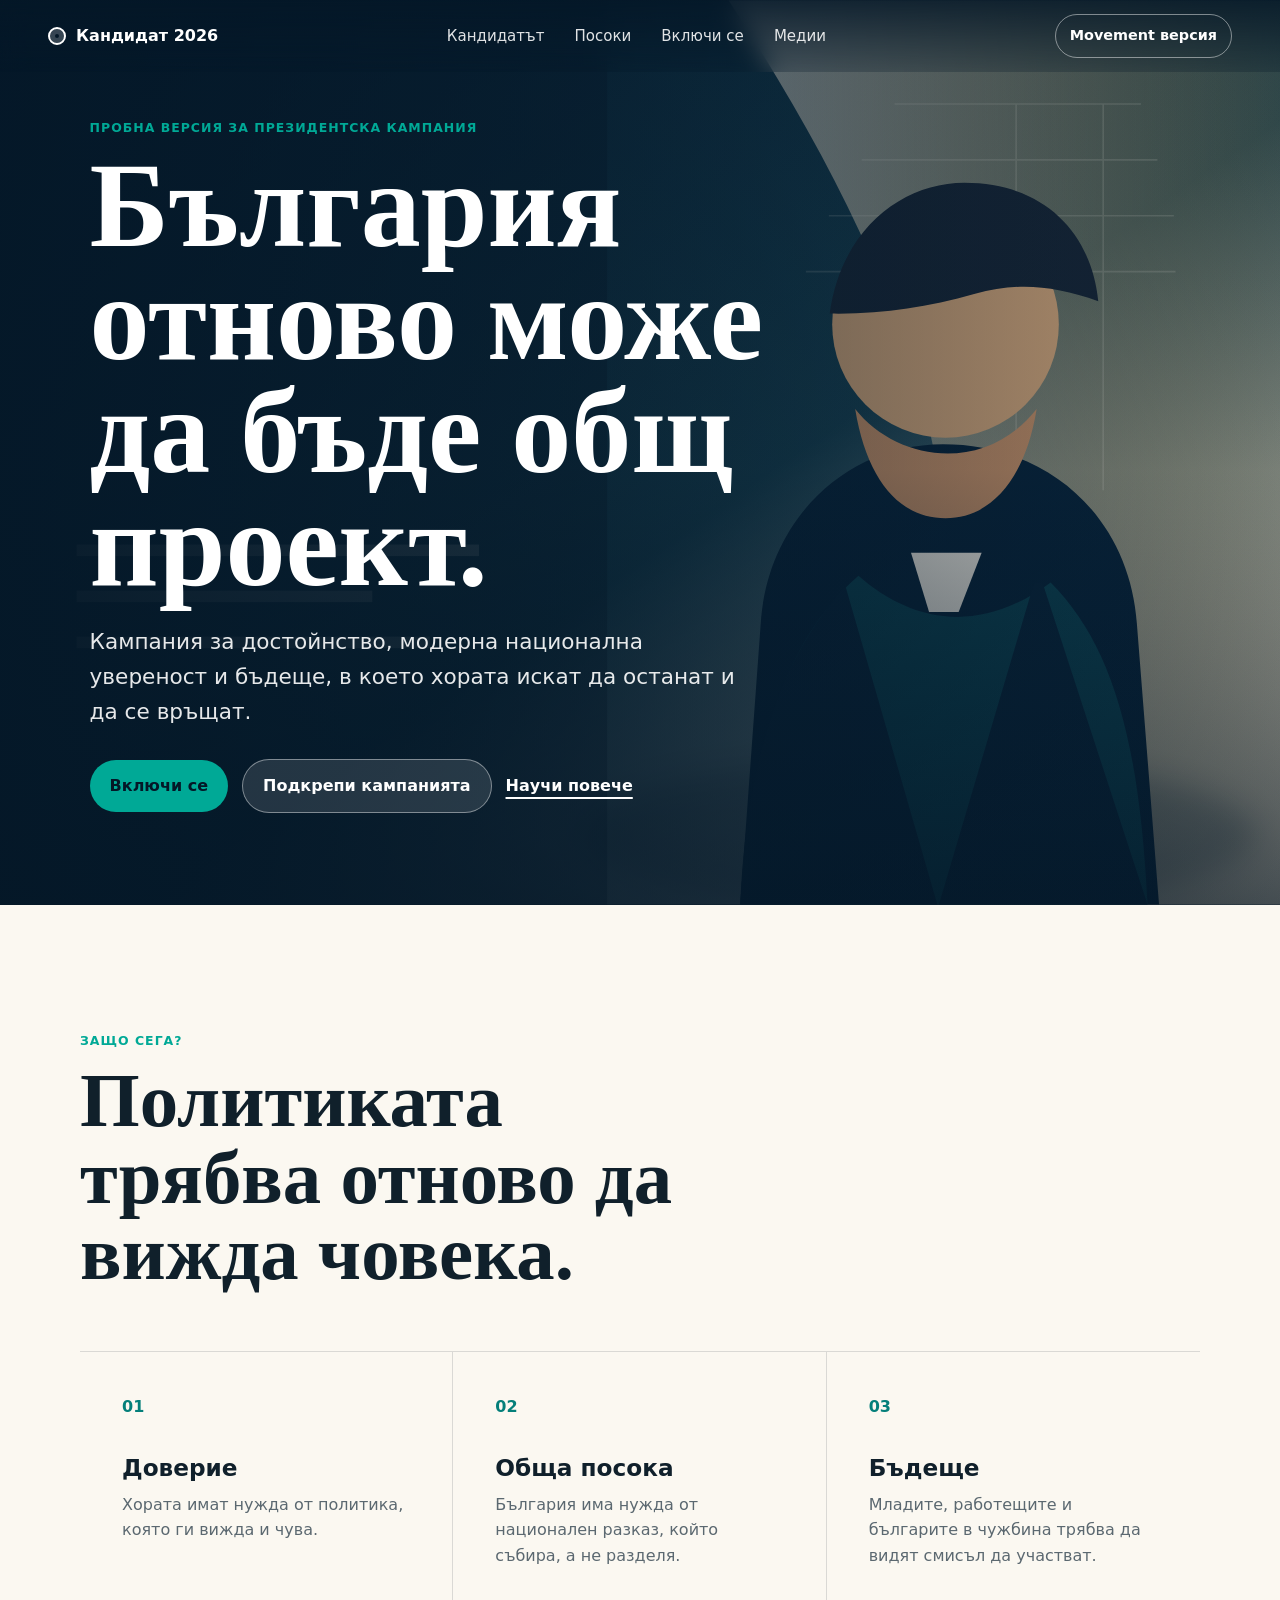
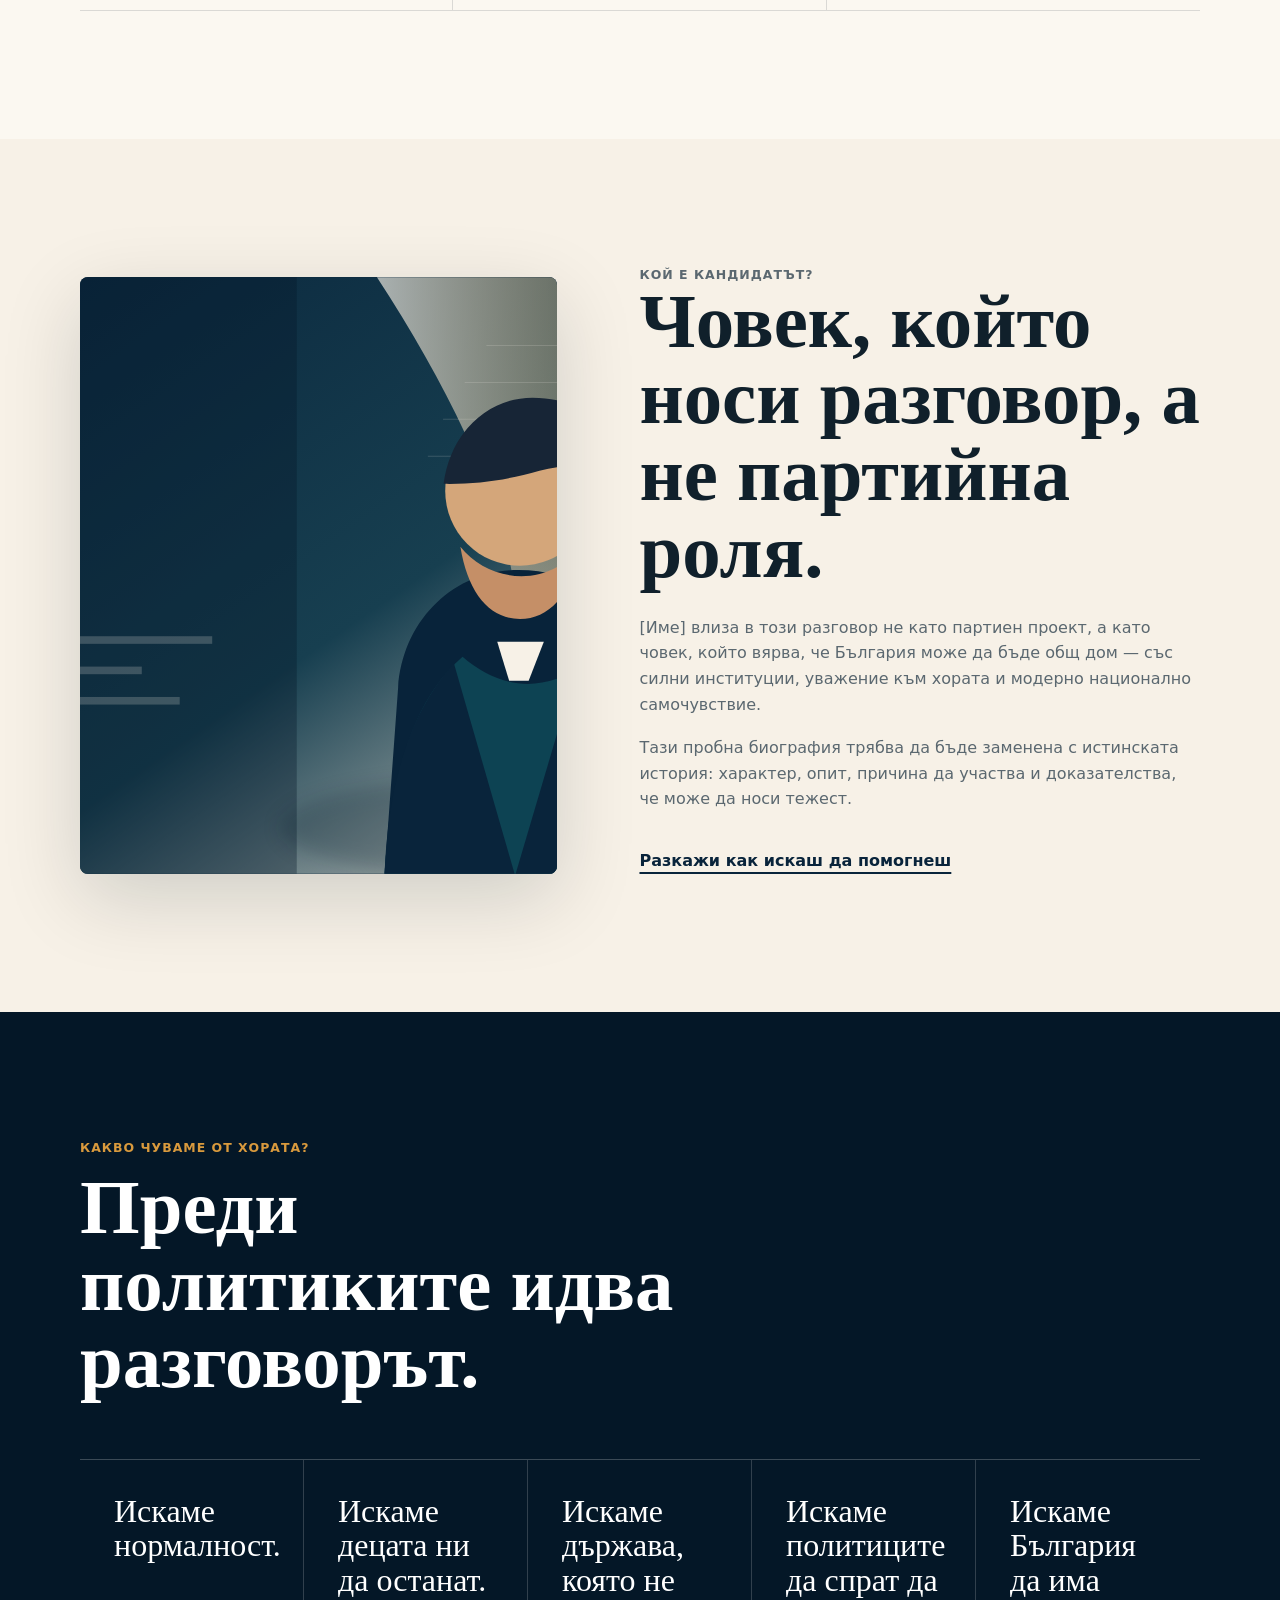
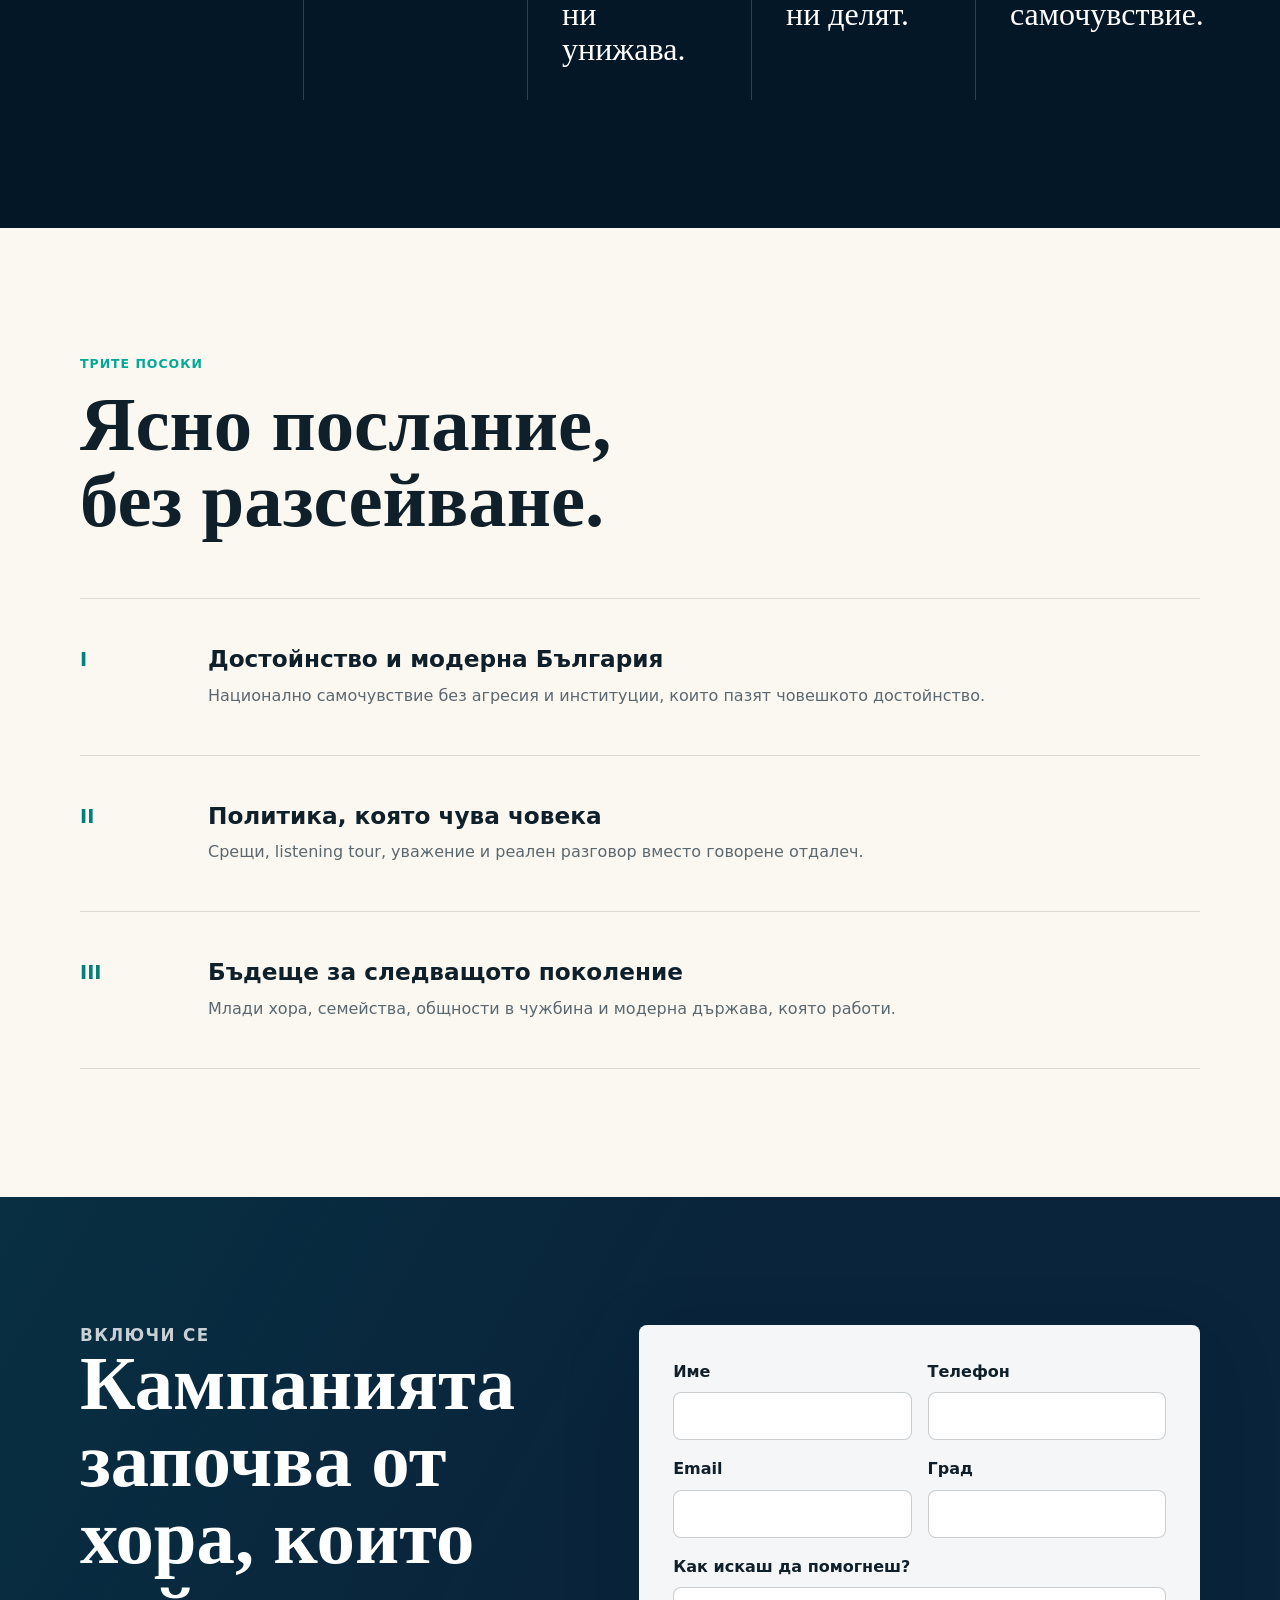
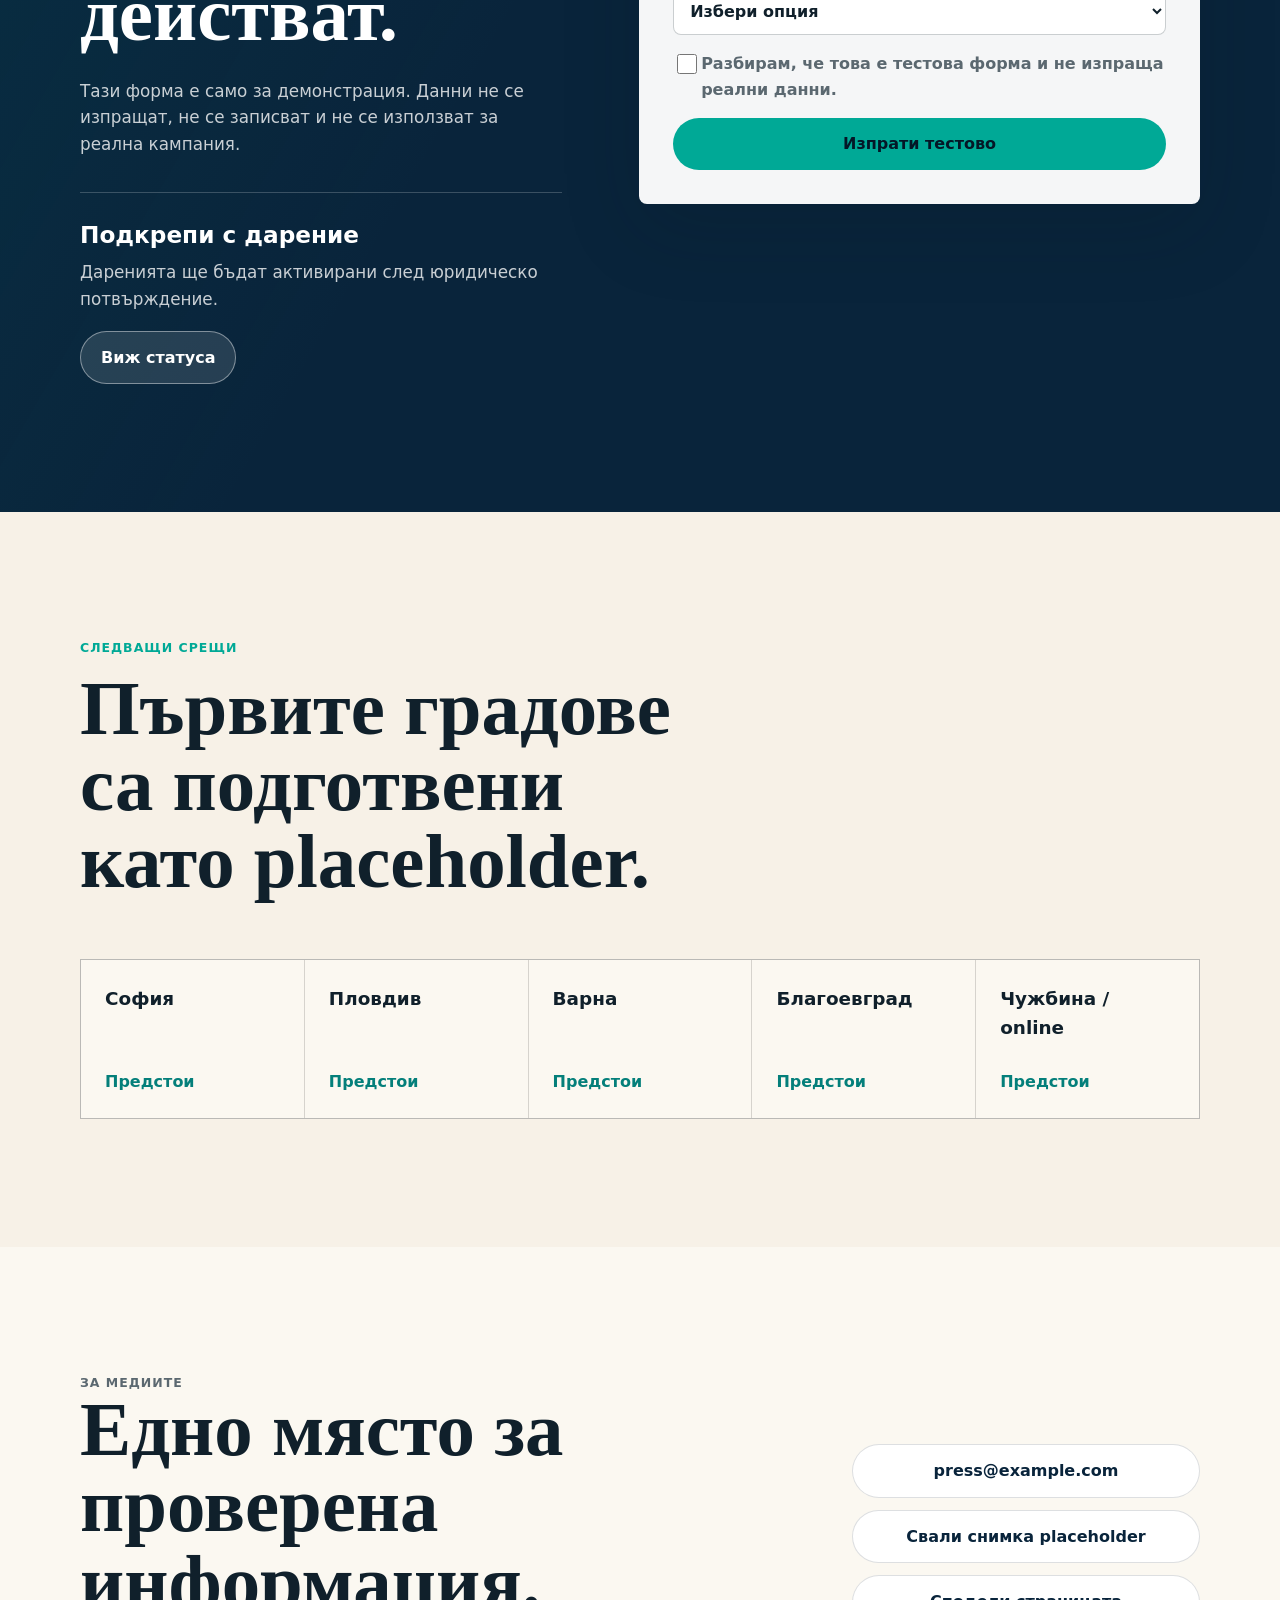
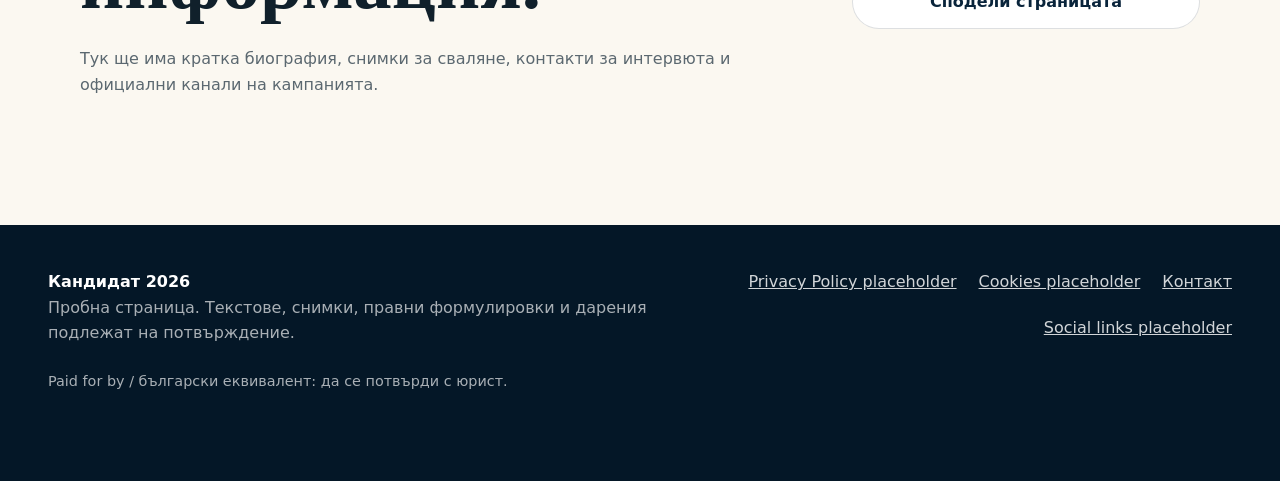
==== index.html @ c1900fa2 "initial version" ====
<!doctype html>
<html lang="bg">
  <head>
    <meta charset="utf-8">
    <meta name="viewport" content="width=device-width, initial-scale=1">
    <title>Кандидат за президент | България като общ проект</title>
    <meta
      name="description"
      content="Пробна landing page версия за президентска кампания: доверие, действие и модерна национална увереност."
    >
    <meta name="robots" content="noindex, nofollow">
    <link rel="canonical" href="https://example.com/">
    <meta property="og:title" content="България отново може да бъде общ проект">
    <meta
      property="og:description"
      content="Пробна страница за кампания, която събира хора, доверие и действие."
    >
    <meta property="og:type" content="website">
    <meta property="og:url" content="https://example.com/">
    <meta property="og:image" content="assets/og-preview.svg">
    <meta name="twitter:card" content="summary_large_image">
    <meta name="theme-color" content="#09243b">
    <link rel="icon" href="assets/favicon.svg" type="image/svg+xml">
    <script>document.documentElement.classList.add("js");</script>
    <link rel="stylesheet" href="styles.css">
  </head>
  <body class="theme-statesman">
    <a class="skip-link" href="#main">Към съдържанието</a>

    <header class="site-header" aria-label="Основна навигация">
      <a class="brand" href="#top" aria-label="Начало">
        <span class="brand-mark" aria-hidden="true"></span>
        <span>Кандидат 2026</span>
      </a>
      <nav class="top-nav" aria-label="Раздели">
        <a href="#candidate">Кандидатът</a>
        <a href="#directions">Посоки</a>
        <a href="#join">Включи се</a>
        <a href="#media">Медии</a>
      </nav>
      <a class="header-cta" href="movement.html">Movement версия</a>
    </header>

    <main id="main">
      <section id="top" class="hero" aria-labelledby="hero-title">
        <picture class="hero-media">
          <img src="assets/candidate-statesman.svg" alt="Спокоен портрет на кандидат в обществена среда">
        </picture>
        <div class="hero-overlay"></div>
        <div class="hero-copy reveal">
          <p class="eyebrow">Пробна версия за президентска кампания</p>
          <h1 id="hero-title">България отново може да бъде общ проект.</h1>
          <p class="hero-text">
            Кампания за достойнство, модерна национална увереност и бъдеще,
            в което хората искат да останат и да се връщат.
          </p>
          <div class="action-row" aria-label="Основни действия">
            <a class="button button-primary" href="#join">Включи се</a>
            <button class="button button-secondary" type="button" data-donate-trigger>
              Подкрепи кампанията
            </button>
            <a class="text-link" href="#why">Научи повече</a>
          </div>
        </div>
      </section>

      <section id="why" class="section section-light" aria-labelledby="why-title">
        <div class="section-inner">
          <div class="section-heading reveal">
            <p class="eyebrow">Защо сега?</p>
            <h2 id="why-title">Политиката трябва отново да вижда човека.</h2>
          </div>
          <div class="principles" role="list">
            <article class="principle reveal" role="listitem">
              <span class="principle-icon" aria-hidden="true">01</span>
              <h3>Доверие</h3>
              <p>Хората имат нужда от политика, която ги вижда и чува.</p>
            </article>
            <article class="principle reveal" role="listitem">
              <span class="principle-icon" aria-hidden="true">02</span>
              <h3>Обща посока</h3>
              <p>България има нужда от национален разказ, който събира, а не разделя.</p>
            </article>
            <article class="principle reveal" role="listitem">
              <span class="principle-icon" aria-hidden="true">03</span>
              <h3>Бъдеще</h3>
              <p>Младите, работещите и българите в чужбина трябва да видят смисъл да участват.</p>
            </article>
          </div>
        </div>
      </section>

      <section id="candidate" class="section split-section" aria-labelledby="candidate-title">
        <div class="section-inner split-grid">
          <div class="portrait-panel reveal">
            <img src="assets/candidate-statesman.svg" alt="Портрет placeholder на кандидата">
          </div>
          <div class="narrative reveal">
            <p class="eyebrow">Кой е кандидатът?</p>
            <h2 id="candidate-title">Човек, който носи разговор, а не партийна роля.</h2>
            <p>
              [Име] влиза в този разговор не като партиен проект, а като човек,
              който вярва, че България може да бъде общ дом — със силни институции,
              уважение към хората и модерно национално самочувствие.
            </p>
            <p>
              Тази пробна биография трябва да бъде заменена с истинската история:
              характер, опит, причина да участва и доказателства, че може да носи тежест.
            </p>
            <a class="inline-action" href="#join">Разкажи как искаш да помогнеш</a>
          </div>
        </div>
      </section>

      <section class="section section-dark listening" aria-labelledby="listening-title">
        <div class="section-inner">
          <div class="section-heading reveal">
            <p class="eyebrow">Какво чуваме от хората?</p>
            <h2 id="listening-title">Преди политиките идва разговорът.</h2>
          </div>
          <div class="quote-grid">
            <blockquote class="reveal">Искаме нормалност.</blockquote>
            <blockquote class="reveal">Искаме децата ни да останат.</blockquote>
            <blockquote class="reveal">Искаме държава, която не ни унижава.</blockquote>
            <blockquote class="reveal">Искаме политиците да спрат да ни делят.</blockquote>
            <blockquote class="reveal">Искаме България да има самочувствие.</blockquote>
          </div>
        </div>
      </section>

      <section id="directions" class="section section-light" aria-labelledby="directions-title">
        <div class="section-inner">
          <div class="section-heading reveal">
            <p class="eyebrow">Трите посоки</p>
            <h2 id="directions-title">Ясно послание, без разсейване.</h2>
          </div>
          <div class="direction-list">
            <article class="direction reveal">
              <span aria-hidden="true">I</span>
              <div>
                <h3>Достойнство и модерна България</h3>
                <p>Национално самочувствие без агресия и институции, които пазят човешкото достойнство.</p>
              </div>
            </article>
            <article class="direction reveal">
              <span aria-hidden="true">II</span>
              <div>
                <h3>Политика, която чува човека</h3>
                <p>Срещи, listening tour, уважение и реален разговор вместо говорене отдалеч.</p>
              </div>
            </article>
            <article class="direction reveal">
              <span aria-hidden="true">III</span>
              <div>
                <h3>Бъдеще за следващото поколение</h3>
                <p>Млади хора, семейства, общности в чужбина и модерна държава, която работи.</p>
              </div>
            </article>
          </div>
        </div>
      </section>

      <section id="join" class="section join-section" aria-labelledby="join-title">
        <div class="section-inner join-grid">
          <div class="join-copy reveal">
            <p class="eyebrow">Включи се</p>
            <h2 id="join-title">Кампанията започва от хора, които действат.</h2>
            <p>
              Тази форма е само за демонстрация. Данни не се изпращат, не се записват
              и не се използват за реална кампания.
            </p>
            <div class="donation-note" id="support">
              <h3>Подкрепи с дарение</h3>
              <p>Даренията ще бъдат активирани след юридическо потвърждение.</p>
              <button class="button button-secondary" type="button" data-donate-trigger>
                Виж статуса
              </button>
            </div>
          </div>

          <form class="volunteer-form reveal" novalidate data-volunteer-form>
            <div class="form-alert" role="status" aria-live="polite" data-form-alert></div>
            <label>
              <span>Име</span>
              <input name="name" autocomplete="name" required>
            </label>
            <label>
              <span>Телефон</span>
              <input name="phone" type="tel" autocomplete="tel" required>
            </label>
            <label>
              <span>Email</span>
              <input name="email" type="email" autocomplete="email" required>
            </label>
            <label>
              <span>Град</span>
              <input name="city" autocomplete="address-level2" required>
            </label>
            <label class="full-field">
              <span>Как искаш да помогнеш?</span>
              <select name="helpType" required>
                <option value="">Избери опция</option>
                <option>Терен</option>
                <option>Социални мрежи</option>
                <option>Събития</option>
                <option>Дарители</option>
                <option>Диаспора</option>
                <option>Професионална експертиза</option>
                <option>Не знам още, но искам да помогна</option>
              </select>
            </label>
            <label class="checkbox-field full-field">
              <input type="checkbox" name="consent" required>
              <span>Разбирам, че това е тестова форма и не изпраща реални данни.</span>
            </label>
            <button class="button button-primary full-field" type="submit">
              Изпрати тестово
            </button>
          </form>
        </div>
      </section>

      <section class="section events-section" aria-labelledby="events-title">
        <div class="section-inner">
          <div class="section-heading reveal">
            <p class="eyebrow">Следващи срещи</p>
            <h2 id="events-title">Първите градове са подготвени като placeholder.</h2>
          </div>
          <div class="events-list">
            <article class="event reveal"><span>София</span><strong>Предстои</strong></article>
            <article class="event reveal"><span>Пловдив</span><strong>Предстои</strong></article>
            <article class="event reveal"><span>Варна</span><strong>Предстои</strong></article>
            <article class="event reveal"><span>Благоевград</span><strong>Предстои</strong></article>
            <article class="event reveal"><span>Чужбина / online</span><strong>Предстои</strong></article>
          </div>
        </div>
      </section>

      <section id="media" class="section media-section" aria-labelledby="media-title">
        <div class="section-inner media-grid">
          <div class="reveal">
            <p class="eyebrow">За медиите</p>
            <h2 id="media-title">Едно място за проверена информация.</h2>
            <p>
              Тук ще има кратка биография, снимки за сваляне, контакти за интервюта
              и официални канали на кампанията.
            </p>
          </div>
          <div class="media-actions reveal" aria-label="Медийни ресурси">
            <a href="mailto:press@example.com">press@example.com</a>
            <a href="assets/candidate-statesman.svg" download>Свали снимка placeholder</a>
            <button type="button" data-share-trigger>Сподели страницата</button>
          </div>
        </div>
      </section>
    </main>

    <aside class="sticky-cta" aria-label="Бързи действия">
      <a href="#join">Включи се</a>
      <button type="button" data-donate-trigger>Подкрепи</button>
    </aside>

    <footer class="site-footer" id="legal">
      <div>
        <strong>Кандидат 2026</strong>
        <p>Пробна страница. Текстове, снимки, правни формулировки и дарения подлежат на потвърждение.</p>
      </div>
      <nav aria-label="Footer">
        <a href="#legal">Privacy Policy placeholder</a>
        <a href="#legal">Cookies placeholder</a>
        <a href="mailto:contact@example.com">Контакт</a>
        <a href="#legal">Social links placeholder</a>
      </nav>
      <p class="legal-copy">Paid for by / български еквивалент: да се потвърди с юрист.</p>
    </footer>

    <dialog class="donation-dialog" data-donation-dialog aria-labelledby="donation-title">
      <form method="dialog">
        <button class="dialog-close" value="close" aria-label="Затвори">×</button>
        <p class="eyebrow">Дарения</p>
        <h2 id="donation-title">Даренията не са активни в прототипа.</h2>
        <p>
          Официална дарителска сметка или платежна интеграция ще се добави само
          след юридическо потвърждение.
        </p>
        <button class="button button-primary" value="close">Разбрах</button>
      </form>
    </dialog>

    <script src="script.js"></script>
  </body>
</html>
---- styles.css ----
:root {
  color-scheme: light;
  --navy: #09243b;
  --navy-deep: #041727;
  --ink: #10202b;
  --muted: #5b6870;
  --paper: #f7f1e7;
  --paper-soft: #fbf8f1;
  --line: rgba(16, 32, 43, 0.14);
  --white: #ffffff;
  --teal: #047f7a;
  --teal-bright: #00a996;
  --warm: #d99a3d;
  --danger: #9f2d22;
  --success: #0a6b52;
  --shadow: 0 24px 80px rgba(5, 22, 33, 0.16);
  --radius: 8px;
  --container: 1120px;
  --header-height: 72px;
  font-family:
    Inter, ui-sans-serif, system-ui, -apple-system, BlinkMacSystemFont, "Segoe UI",
    sans-serif;
  font-size: 16px;
}

* {
  box-sizing: border-box;
}

html {
  scroll-behavior: smooth;
}

body {
  margin: 0;
  background: var(--paper-soft);
  color: var(--ink);
  line-height: 1.6;
  text-rendering: optimizeLegibility;
}

img {
  display: block;
  max-width: 100%;
}

button,
input,
select {
  font: inherit;
}

button {
  cursor: pointer;
}

a {
  color: inherit;
}

:focus-visible {
  outline: 3px solid var(--warm);
  outline-offset: 4px;
}

.skip-link {
  position: fixed;
  top: 12px;
  left: 12px;
  z-index: 100;
  transform: translateY(-160%);
  background: var(--paper-soft);
  color: var(--navy);
  padding: 10px 14px;
  border-radius: var(--radius);
}

.skip-link:focus {
  transform: translateY(0);
}

.site-header {
  position: fixed;
  top: 0;
  right: 0;
  left: 0;
  z-index: 20;
  min-height: var(--header-height);
  display: flex;
  align-items: center;
  justify-content: space-between;
  gap: 22px;
  padding: 14px clamp(18px, 4vw, 48px);
  color: var(--white);
  background: linear-gradient(180deg, rgba(4, 23, 39, 0.82), rgba(4, 23, 39, 0.25));
  backdrop-filter: blur(12px);
}

.brand,
.top-nav,
.header-cta {
  position: relative;
  z-index: 1;
}

.brand {
  display: inline-flex;
  align-items: center;
  gap: 10px;
  font-weight: 800;
  text-decoration: none;
  letter-spacing: 0;
}

.brand-mark {
  width: 18px;
  height: 18px;
  border: 2px solid currentColor;
  border-radius: 999px;
  box-shadow: inset 0 0 0 5px rgba(255, 255, 255, 0.2);
}

.top-nav {
  display: flex;
  align-items: center;
  gap: clamp(14px, 3vw, 30px);
  font-size: 0.94rem;
}

.top-nav a,
.header-cta {
  text-decoration: none;
}

.top-nav a {
  opacity: 0.88;
}

.top-nav a:hover {
  opacity: 1;
}

.header-cta {
  border: 1px solid rgba(255, 255, 255, 0.46);
  border-radius: 999px;
  padding: 9px 14px;
  font-size: 0.9rem;
  font-weight: 700;
}

.hero {
  position: relative;
  min-height: 92svh;
  display: grid;
  align-items: end;
  overflow: clip;
  color: var(--white);
  background: var(--navy-deep);
}

.hero-media,
.hero-media img,
.hero-overlay {
  position: absolute;
  inset: 0;
}

.hero-media img {
  width: 100%;
  height: 100%;
  object-fit: cover;
}

.hero-overlay {
  background:
    linear-gradient(90deg, rgba(4, 23, 39, 0.9) 0%, rgba(4, 23, 39, 0.64) 38%, rgba(4, 23, 39, 0.08) 100%),
    linear-gradient(0deg, rgba(4, 23, 39, 0.7) 0%, rgba(4, 23, 39, 0.04) 48%);
}

.theme-movement .hero-overlay {
  background:
    linear-gradient(90deg, rgba(3, 34, 48, 0.88) 0%, rgba(3, 49, 68, 0.58) 44%, rgba(3, 49, 68, 0.04) 100%),
    linear-gradient(0deg, rgba(4, 23, 39, 0.64) 0%, rgba(4, 23, 39, 0.02) 52%);
}

.hero-copy {
  position: relative;
  z-index: 1;
  width: min(720px, calc(100% - 36px));
  margin: 0 0 clamp(44px, 8vw, 92px) clamp(18px, 7vw, 96px);
  padding-top: calc(var(--header-height) + 48px);
}

.eyebrow {
  margin: 0 0 14px;
  color: var(--teal-bright);
  font-size: 0.78rem;
  font-weight: 850;
  letter-spacing: 0.08em;
  line-height: 1.3;
  text-transform: uppercase;
}

h1,
h2,
h3,
p {
  overflow-wrap: anywhere;
}

h1 {
  max-width: 12ch;
  margin: 0;
  font-family: Georgia, "Times New Roman", serif;
  font-size: clamp(3.2rem, 10vw, 7.5rem);
  line-height: 0.94;
  letter-spacing: 0;
}

.theme-movement h1 {
  max-width: 10ch;
  font-family:
    Inter, ui-sans-serif, system-ui, -apple-system, BlinkMacSystemFont, "Segoe UI",
    sans-serif;
  font-weight: 900;
}

.hero-text {
  max-width: 650px;
  margin: 24px 0 0;
  color: rgba(255, 255, 255, 0.9);
  font-size: clamp(1.05rem, 2.2vw, 1.35rem);
}

.action-row {
  display: flex;
  flex-wrap: wrap;
  align-items: center;
  gap: 14px;
  margin-top: 30px;
}

.button,
.text-link,
.inline-action,
.media-actions a,
.media-actions button,
.support-strip a,
.support-strip button {
  min-height: 46px;
  display: inline-flex;
  align-items: center;
  justify-content: center;
  border-radius: 999px;
  font-weight: 850;
  text-decoration: none;
}

.button {
  border: 0;
  padding: 13px 20px;
}

.button-primary {
  background: var(--teal-bright);
  color: var(--navy-deep);
}

.button-secondary {
  background: rgba(255, 255, 255, 0.12);
  color: var(--white);
  border: 1px solid rgba(255, 255, 255, 0.42);
}

.text-link,
.inline-action {
  color: currentColor;
  text-decoration: underline;
  text-decoration-thickness: 2px;
  text-underline-offset: 6px;
}

.section {
  padding: clamp(70px, 10vw, 132px) 0;
}

.section-inner {
  width: min(var(--container), calc(100% - 36px));
  margin: 0 auto;
}

.section-light {
  background: var(--paper-soft);
}

.section-dark {
  background: var(--navy-deep);
  color: var(--white);
}

.section-heading {
  max-width: 760px;
  margin-bottom: clamp(34px, 5vw, 58px);
}

h2 {
  margin: 0;
  max-width: 16ch;
  font-family: Georgia, "Times New Roman", serif;
  font-size: clamp(2.25rem, 6vw, 4.8rem);
  line-height: 1;
  letter-spacing: 0;
}

.theme-movement h2 {
  font-family:
    Inter, ui-sans-serif, system-ui, -apple-system, BlinkMacSystemFont, "Segoe UI",
    sans-serif;
  font-weight: 900;
}

h3 {
  margin: 0 0 10px;
  font-size: clamp(1.15rem, 2vw, 1.45rem);
  line-height: 1.2;
}

.principles {
  display: grid;
  grid-template-columns: repeat(3, 1fr);
  gap: 0;
  border-top: 1px solid var(--line);
  border-bottom: 1px solid var(--line);
}

.principle {
  min-height: 250px;
  padding: clamp(24px, 4vw, 42px);
  border-right: 1px solid var(--line);
}

.principle:last-child {
  border-right: 0;
}

.principle-icon,
.direction > span {
  display: block;
  margin-bottom: 34px;
  color: var(--teal);
  font-weight: 900;
}

.principle p,
.direction p,
.narrative p,
.join-copy p,
.media-grid p,
.site-footer p {
  margin: 0;
  color: var(--muted);
}

.split-section {
  background: var(--paper);
}

.split-grid {
  display: grid;
  grid-template-columns: minmax(0, 0.92fr) minmax(0, 1.08fr);
  gap: clamp(30px, 7vw, 82px);
  align-items: center;
}

.split-grid.reverse {
  grid-template-columns: minmax(0, 1.08fr) minmax(0, 0.92fr);
}

.split-grid.reverse .portrait-panel {
  order: 2;
}

.portrait-panel {
  overflow: hidden;
  border-radius: var(--radius);
  box-shadow: var(--shadow);
  background: var(--navy);
}

.portrait-panel img {
  width: 100%;
  aspect-ratio: 4 / 5;
  object-fit: cover;
}

.narrative {
  max-width: 620px;
}

.narrative h2 {
  margin-bottom: 24px;
}

.narrative p + p {
  margin-top: 18px;
}

.inline-action {
  margin-top: 26px;
  color: var(--navy);
}

.listening .section-heading .eyebrow {
  color: var(--warm);
}

.quote-grid {
  display: grid;
  grid-template-columns: repeat(5, minmax(0, 1fr));
  border-top: 1px solid rgba(255, 255, 255, 0.22);
}

.quote-grid blockquote {
  min-height: 230px;
  margin: 0;
  padding: clamp(24px, 3vw, 34px);
  border-right: 1px solid rgba(255, 255, 255, 0.18);
  font-family: Georgia, "Times New Roman", serif;
  font-size: clamp(1.45rem, 2.5vw, 2.2rem);
  line-height: 1.08;
}

.theme-movement .quote-grid blockquote {
  font-family:
    Inter, ui-sans-serif, system-ui, -apple-system, BlinkMacSystemFont, "Segoe UI",
    sans-serif;
  font-weight: 900;
}

.quote-grid blockquote:last-child {
  border-right: 0;
}

.direction-list {
  display: grid;
  gap: 0;
  border-top: 1px solid var(--line);
}

.direction {
  display: grid;
  grid-template-columns: 90px minmax(0, 1fr);
  gap: clamp(16px, 4vw, 38px);
  align-items: start;
  padding: clamp(26px, 4vw, 46px) 0;
  border-bottom: 1px solid var(--line);
}

.direction > span {
  margin: 0;
  font-size: 1.2rem;
}

.join-section {
  background:
    linear-gradient(120deg, rgba(4, 127, 122, 0.12), transparent 42%),
    var(--navy);
  color: var(--white);
}

.join-grid {
  display: grid;
  grid-template-columns: minmax(0, 0.86fr) minmax(320px, 1fr);
  gap: clamp(34px, 6vw, 78px);
  align-items: start;
}

.join-copy h2 {
  margin-bottom: 24px;
}

.join-copy p {
  color: rgba(255, 255, 255, 0.78);
  font-size: 1.05rem;
}

.donation-note {
  margin-top: 34px;
  padding-top: 28px;
  border-top: 1px solid rgba(255, 255, 255, 0.2);
}

.donation-note p {
  margin-bottom: 18px;
}

.volunteer-form {
  display: grid;
  grid-template-columns: repeat(2, minmax(0, 1fr));
  gap: 16px;
  padding: clamp(20px, 4vw, 34px);
  border-radius: var(--radius);
  background: rgba(255, 255, 255, 0.96);
  color: var(--ink);
  box-shadow: var(--shadow);
}

.volunteer-form label {
  display: grid;
  gap: 8px;
  font-weight: 800;
}

.volunteer-form input,
.volunteer-form select {
  width: 100%;
  min-height: 48px;
  border: 1px solid rgba(16, 32, 43, 0.22);
  border-radius: var(--radius);
  padding: 10px 12px;
  background: var(--white);
  color: var(--ink);
}

.volunteer-form input:user-invalid,
.volunteer-form select:user-invalid {
  border-color: var(--danger);
}

.full-field,
.form-alert {
  grid-column: 1 / -1;
}

.checkbox-field {
  grid-template-columns: 20px minmax(0, 1fr);
  align-items: start;
  gap: 10px;
  color: var(--muted);
  font-weight: 650;
}

.checkbox-field input {
  min-height: 20px;
  margin-top: 3px;
}

.form-alert {
  display: none;
  border-radius: var(--radius);
  padding: 12px 14px;
  font-weight: 800;
}

.form-alert.is-error {
  display: block;
  background: rgba(159, 45, 34, 0.12);
  color: var(--danger);
}

.form-alert.is-success {
  display: block;
  background: rgba(10, 107, 82, 0.12);
  color: var(--success);
}

.support-strip {
  display: flex;
  flex-wrap: wrap;
  gap: 10px;
  margin-top: 26px;
}

.support-strip a,
.support-strip button {
  border: 1px solid rgba(255, 255, 255, 0.28);
  background: rgba(255, 255, 255, 0.1);
  color: var(--white);
  padding: 10px 15px;
}

.events-section {
  background: var(--paper);
}

.events-list {
  display: grid;
  grid-template-columns: repeat(5, minmax(0, 1fr));
  gap: 1px;
  background: var(--line);
  border: 1px solid var(--line);
}

.event {
  min-height: 150px;
  display: flex;
  flex-direction: column;
  justify-content: space-between;
  gap: 26px;
  padding: 24px;
  background: var(--paper-soft);
}

.event span {
  font-weight: 900;
  font-size: 1.15rem;
}

.event strong {
  color: var(--teal);
}

.media-section {
  background: var(--paper-soft);
}

.media-grid {
  display: grid;
  grid-template-columns: minmax(0, 1fr) minmax(280px, 0.5fr);
  gap: clamp(30px, 6vw, 76px);
  align-items: center;
}

.media-grid h2 {
  margin-bottom: 24px;
}

.media-actions {
  display: grid;
  gap: 12px;
}

.media-actions a,
.media-actions button {
  width: 100%;
  border: 1px solid var(--line);
  background: var(--white);
  color: var(--navy);
  padding: 13px 16px;
}

.site-footer {
  display: grid;
  grid-template-columns: minmax(0, 1.2fr) minmax(0, 1fr);
  gap: 24px;
  padding: 44px clamp(18px, 4vw, 48px) 88px;
  background: var(--navy-deep);
  color: var(--white);
}

.site-footer p {
  color: rgba(255, 255, 255, 0.66);
}

.site-footer nav {
  display: flex;
  flex-wrap: wrap;
  justify-content: flex-end;
  gap: 14px 22px;
}

.site-footer a {
  color: rgba(255, 255, 255, 0.82);
}

.legal-copy {
  grid-column: 1 / -1;
  margin: 0;
  font-size: 0.9rem;
}

.sticky-cta {
  position: fixed;
  right: 18px;
  bottom: 18px;
  z-index: 15;
  display: none;
  grid-template-columns: 1fr 1fr;
  gap: 8px;
  padding: 8px;
  border-radius: 999px;
  background: rgba(4, 23, 39, 0.82);
  color: var(--white);
  box-shadow: var(--shadow);
  backdrop-filter: blur(12px);
}

.sticky-cta a,
.sticky-cta button {
  min-height: 42px;
  border: 0;
  border-radius: 999px;
  padding: 9px 14px;
  background: transparent;
  color: inherit;
  font-weight: 850;
  text-decoration: none;
}

.sticky-cta a {
  background: var(--teal-bright);
  color: var(--navy-deep);
}

.donation-dialog {
  width: min(520px, calc(100% - 32px));
  border: 0;
  border-radius: var(--radius);
  padding: 0;
  color: var(--ink);
  box-shadow: var(--shadow);
}

.donation-dialog::backdrop {
  background: rgba(4, 23, 39, 0.64);
}

.donation-dialog form {
  position: relative;
  padding: 34px;
  background: var(--paper-soft);
}

.donation-dialog h2 {
  max-width: none;
  margin-bottom: 18px;
  font-size: clamp(2rem, 6vw, 3rem);
}

.donation-dialog p:not(.eyebrow) {
  color: var(--muted);
}

.dialog-close {
  position: absolute;
  top: 12px;
  right: 12px;
  width: 40px;
  height: 40px;
  border: 0;
  border-radius: 999px;
  background: rgba(16, 32, 43, 0.08);
  color: var(--ink);
  font-size: 1.5rem;
}

.theme-movement {
  --teal: #008b84;
  --teal-bright: #35d2ad;
  --warm: #f0ad45;
}

.theme-movement .section-light,
.theme-movement .media-section {
  background:
    linear-gradient(135deg, rgba(53, 210, 173, 0.1), transparent 36%),
    var(--paper-soft);
}

.theme-movement .principle,
.theme-movement .event,
.theme-movement .media-actions a,
.theme-movement .media-actions button {
  border-radius: var(--radius);
}

.theme-movement .principles {
  gap: 14px;
  border: 0;
}

.theme-movement .principle {
  border: 1px solid var(--line);
  background: rgba(255, 255, 255, 0.54);
}

.theme-movement .quote-grid {
  gap: 12px;
  border: 0;
}

.theme-movement .quote-grid blockquote {
  border: 1px solid rgba(255, 255, 255, 0.16);
  border-radius: var(--radius);
  background: rgba(255, 255, 255, 0.06);
}

.reveal {
  opacity: 1;
  transform: none;
}

.js .reveal {
  opacity: 0;
  transform: translateY(18px);
  transition:
    opacity 520ms ease,
    transform 520ms ease;
}

.js .reveal.is-visible {
  opacity: 1;
  transform: translateY(0);
}

@media (prefers-reduced-motion: reduce) {
  html {
    scroll-behavior: auto;
  }

  .js .reveal {
    opacity: 1;
    transform: none;
    transition: none;
  }
}

@media (max-width: 980px) {
  .site-header {
    min-height: 64px;
  }

  .top-nav {
    display: none;
  }

  .hero-copy {
    width: min(680px, calc(100% - 32px));
    margin-left: 16px;
  }

  .principles,
  .quote-grid,
  .events-list {
    grid-template-columns: 1fr;
  }

  .principle,
  .quote-grid blockquote {
    min-height: auto;
    border-right: 0;
    border-bottom: 1px solid var(--line);
  }

  .section-dark .quote-grid blockquote {
    border-bottom-color: rgba(255, 255, 255, 0.18);
  }

  .split-grid,
  .split-grid.reverse,
  .join-grid,
  .media-grid,
  .site-footer {
    grid-template-columns: 1fr;
  }

  .split-grid.reverse .portrait-panel {
    order: 0;
  }

  .site-footer nav {
    justify-content: flex-start;
  }

  .sticky-cta {
    display: grid;
  }
}

@media (max-width: 640px) {
  :root {
    --header-height: 62px;
  }

  .site-header {
    padding: 12px 14px;
  }

  .brand span:last-child {
    max-width: 120px;
    white-space: nowrap;
    overflow: hidden;
    text-overflow: ellipsis;
  }

  .header-cta {
    padding: 8px 10px;
    font-size: 0.78rem;
  }

  .hero {
    min-height: 86svh;
  }

  .hero-overlay,
  .theme-movement .hero-overlay {
    background:
      linear-gradient(0deg, rgba(4, 23, 39, 0.88) 0%, rgba(4, 23, 39, 0.5) 58%, rgba(4, 23, 39, 0.16) 100%),
      linear-gradient(90deg, rgba(4, 23, 39, 0.86), rgba(4, 23, 39, 0.14));
  }

  .hero-copy {
    margin-bottom: 88px;
  }

  h1 {
    max-width: 11ch;
  }

  h2 {
    max-width: 14ch;
  }

  .action-row,
  .button,
  .text-link {
    width: 100%;
  }

  .text-link {
    justify-content: flex-start;
  }

  .direction {
    grid-template-columns: 1fr;
  }

  .volunteer-form {
    grid-template-columns: 1fr;
  }

  .event {
    min-height: 118px;
  }
}
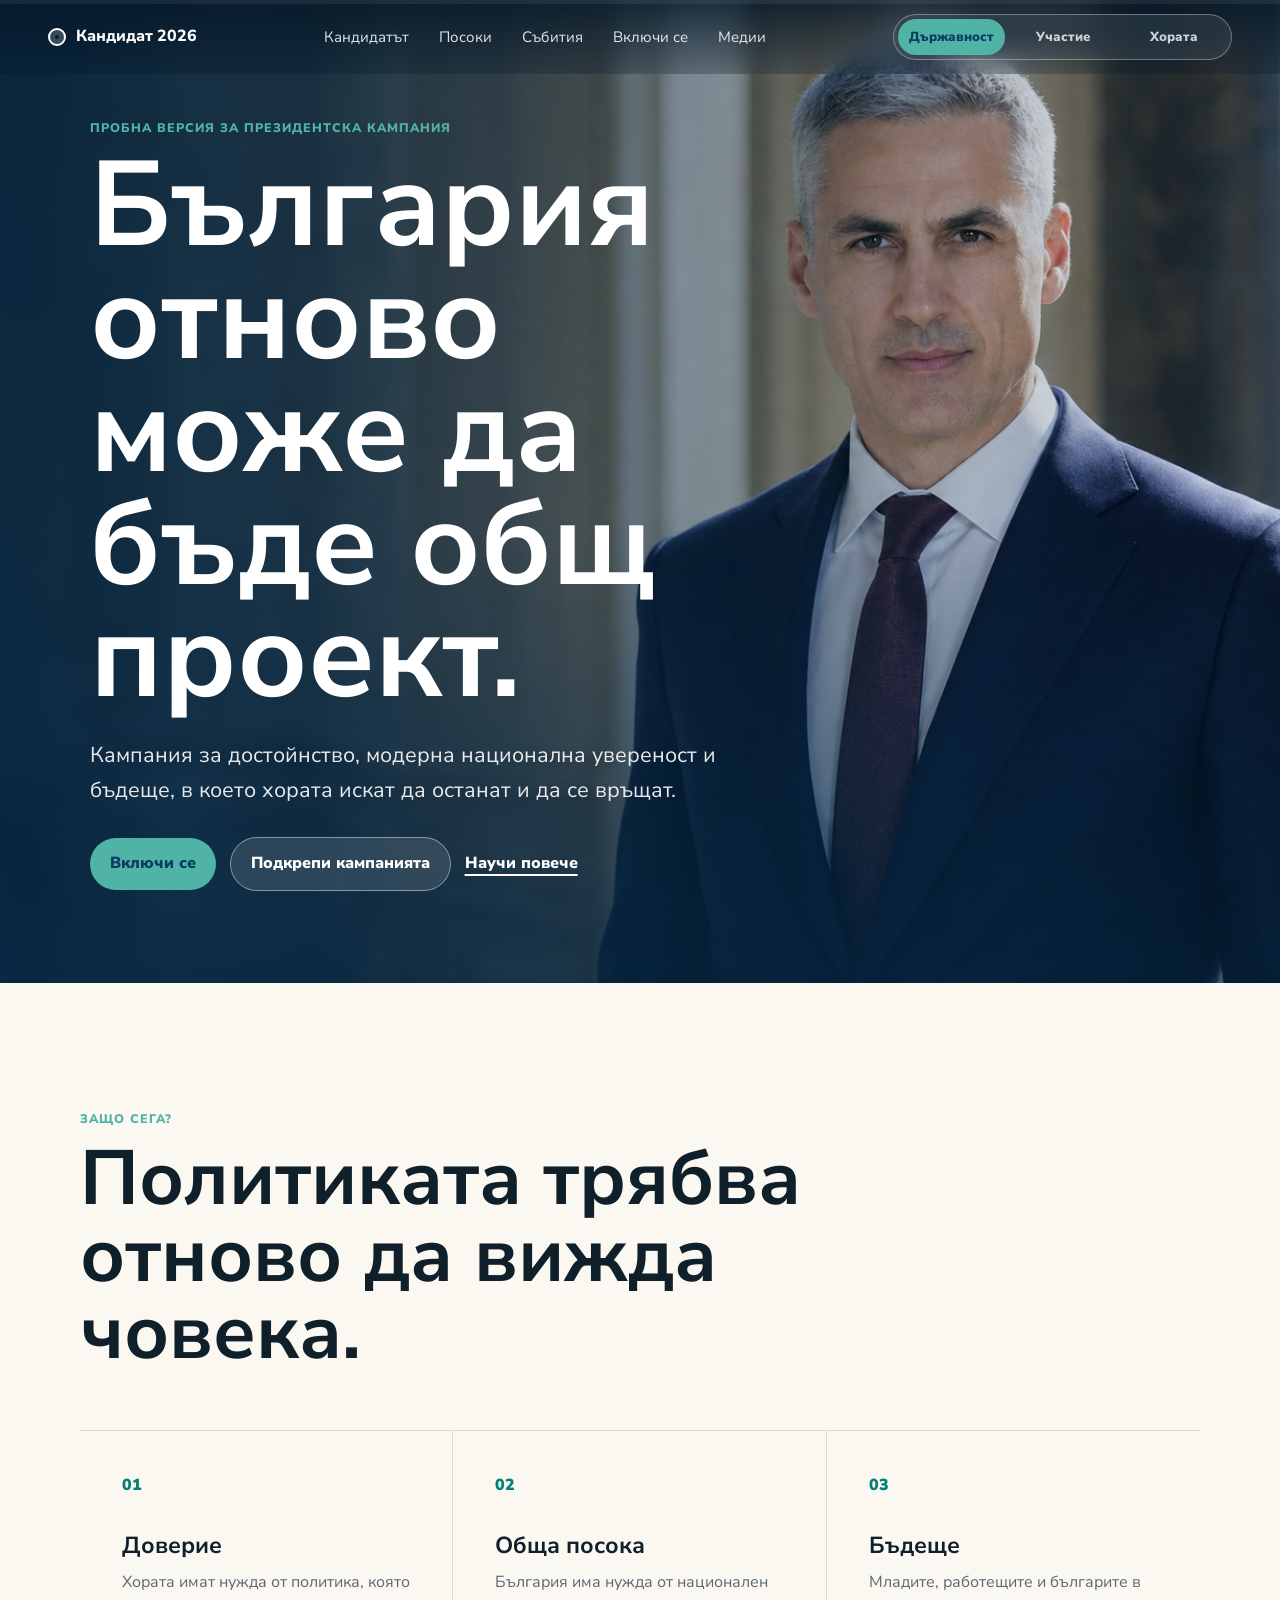
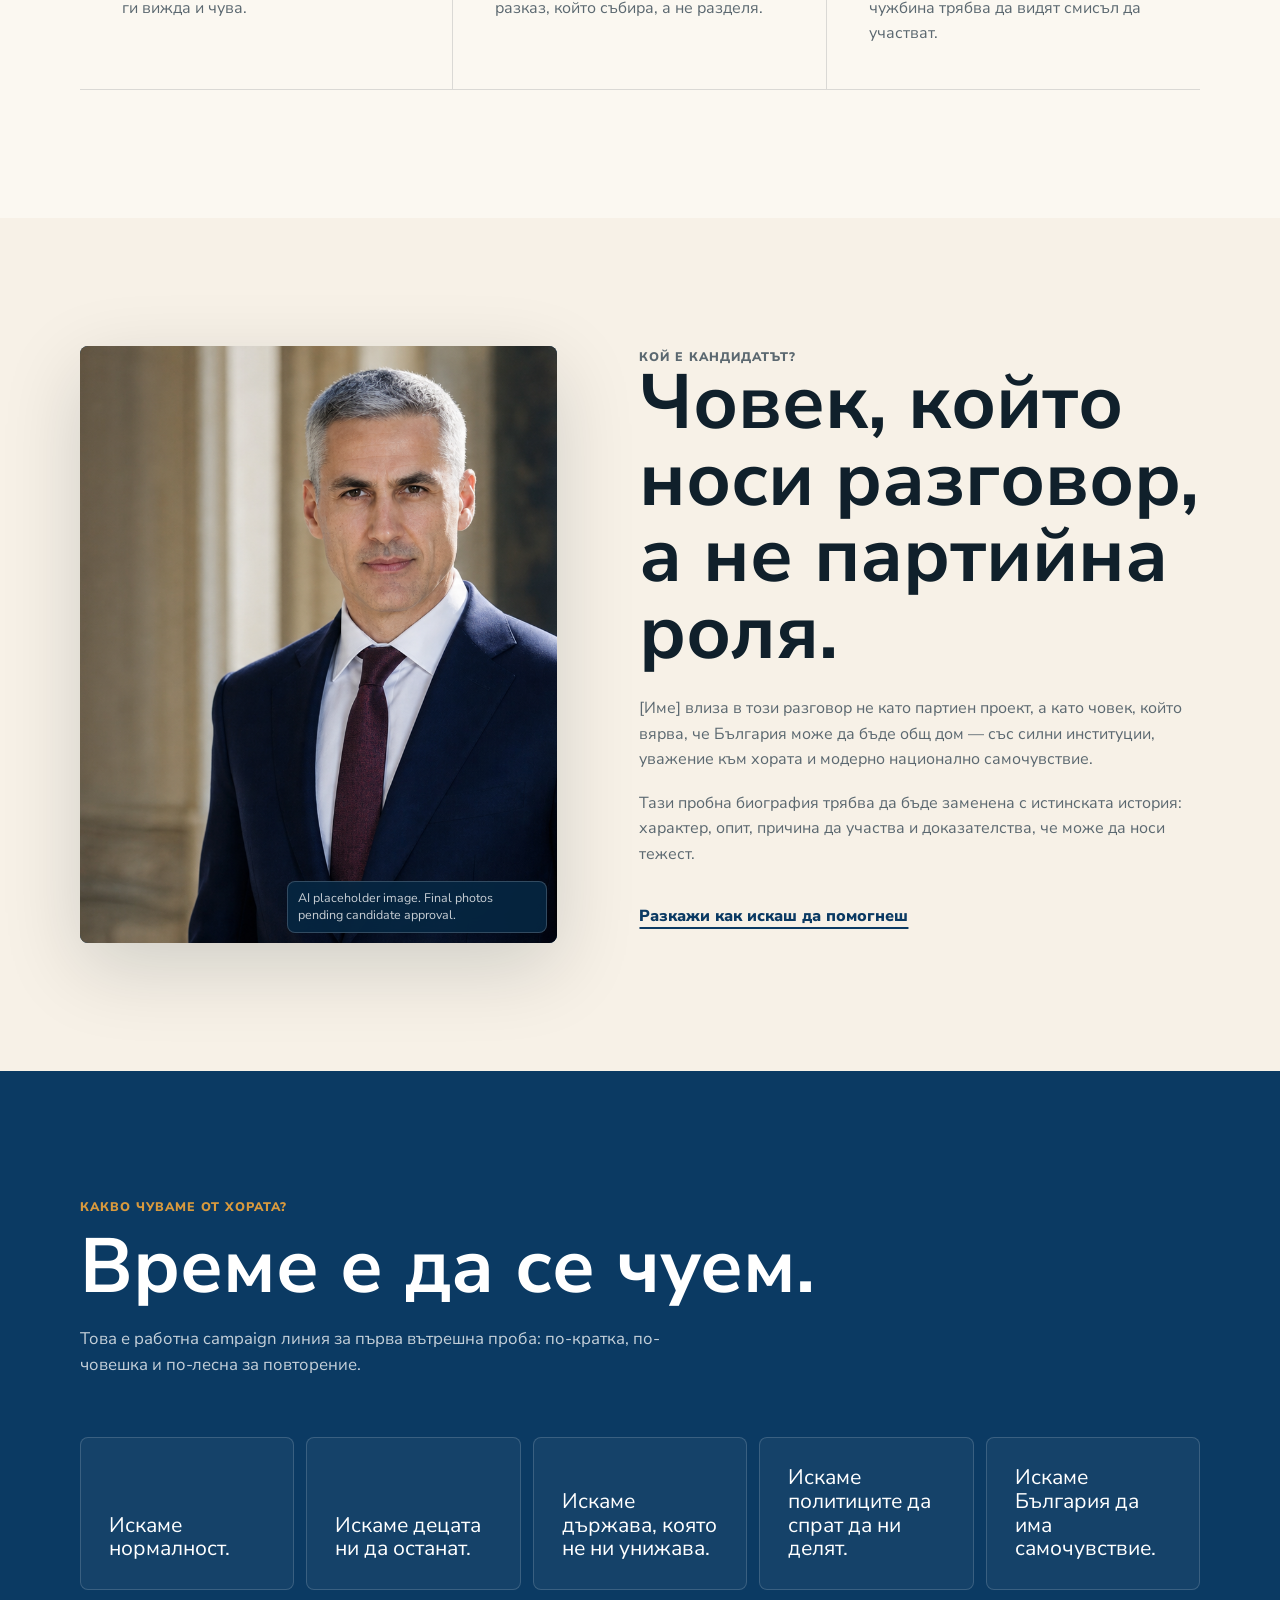
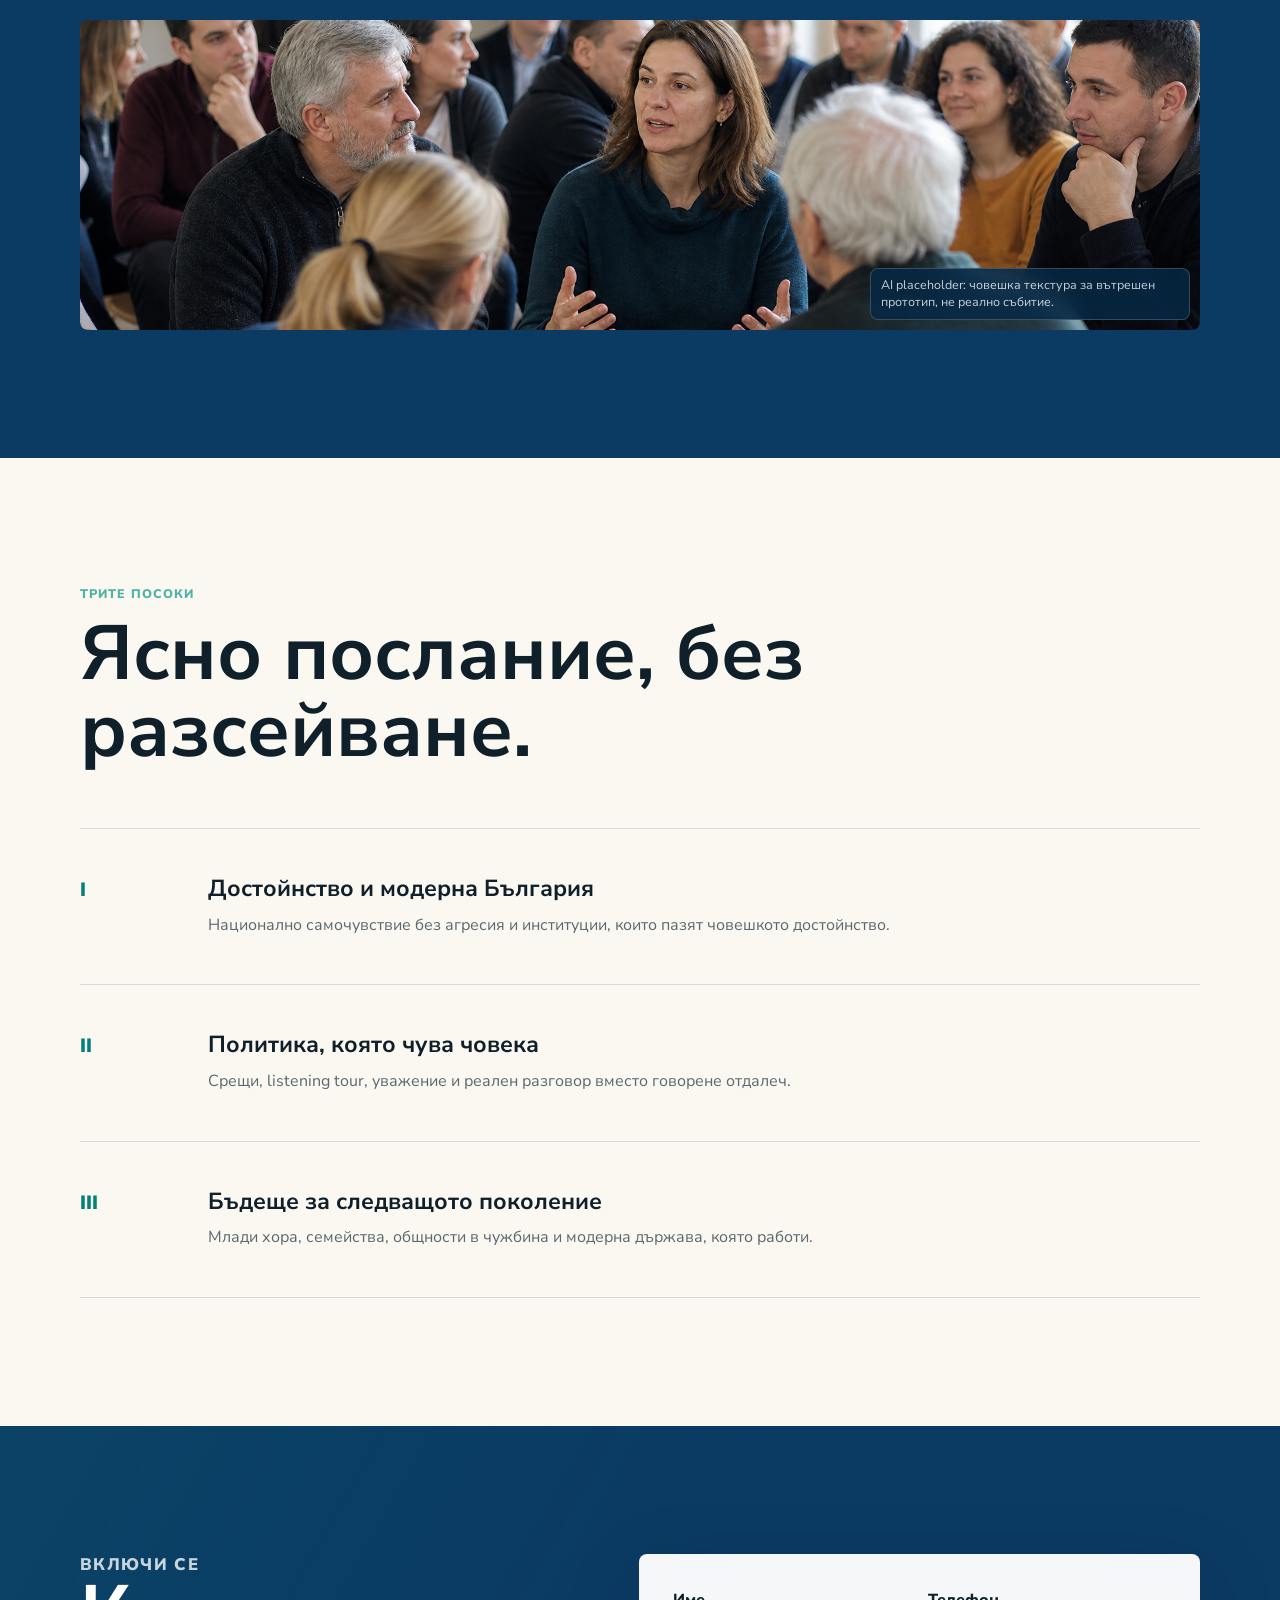
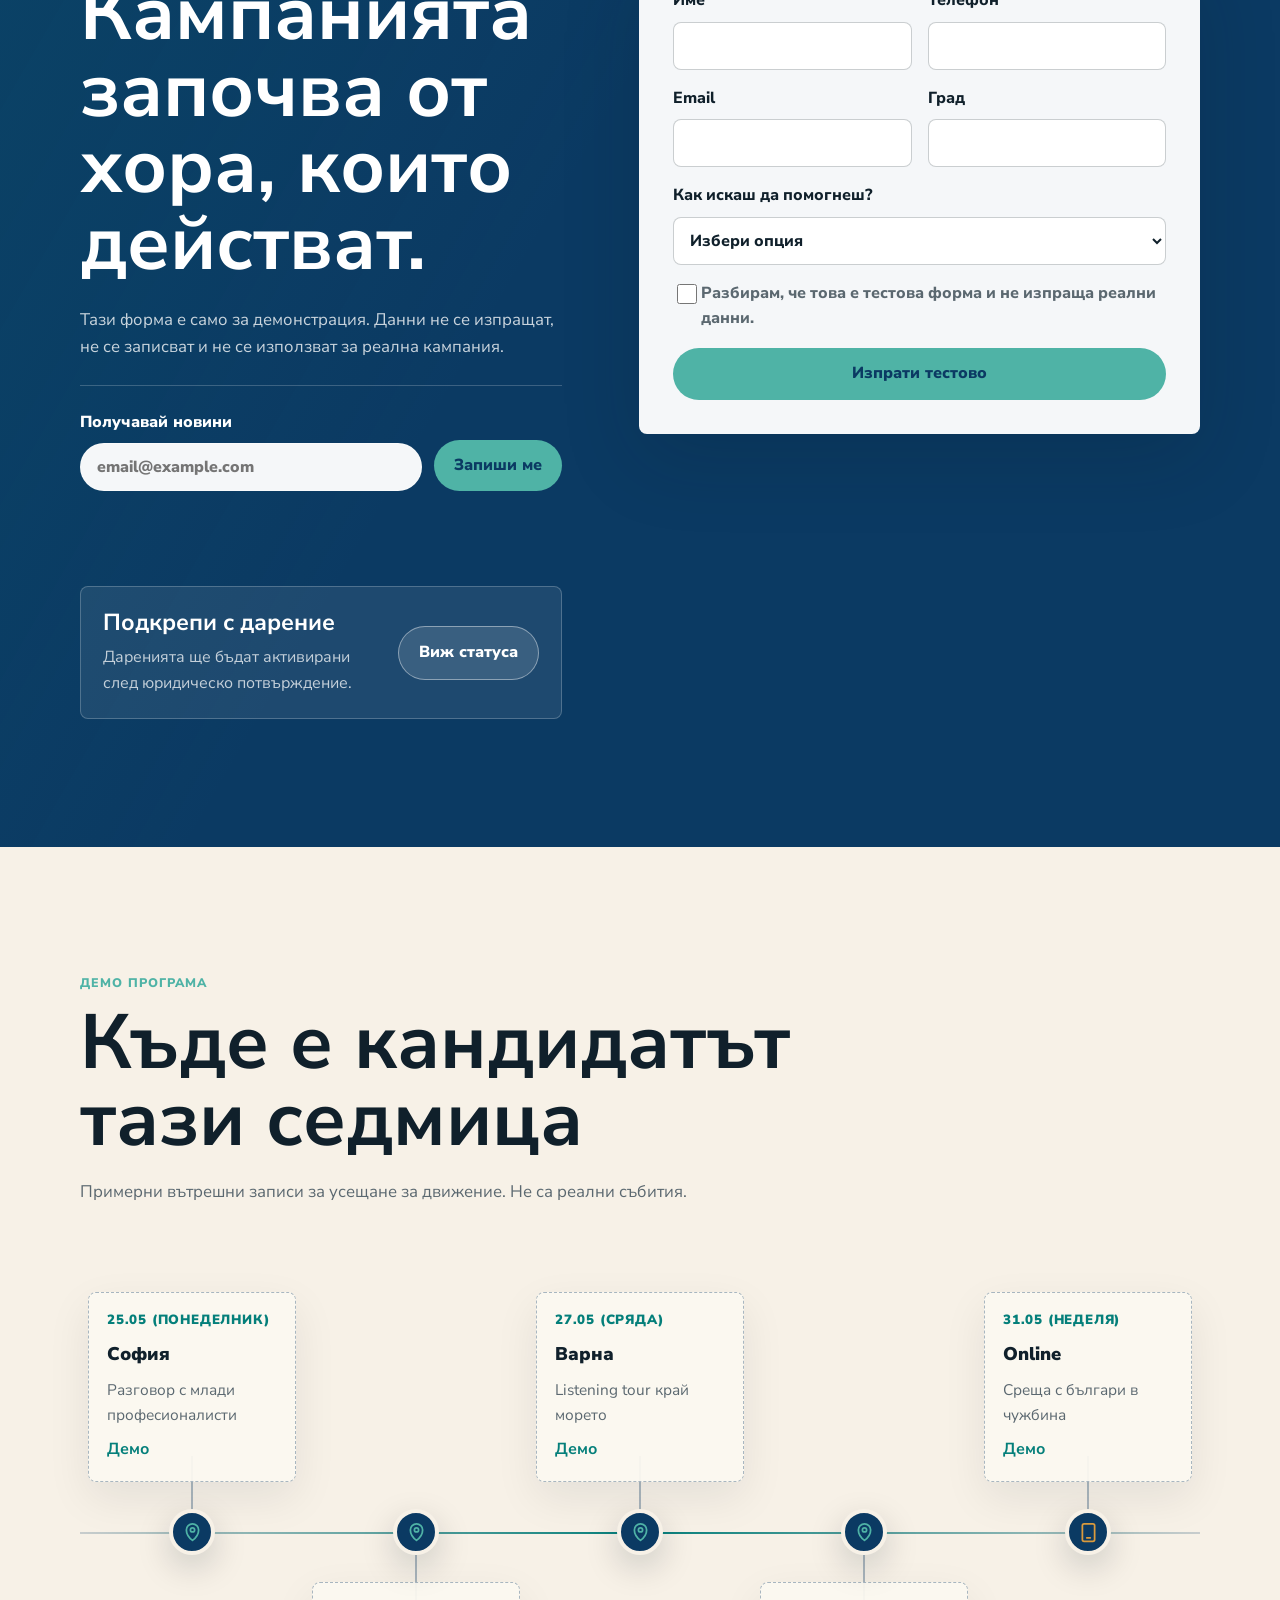
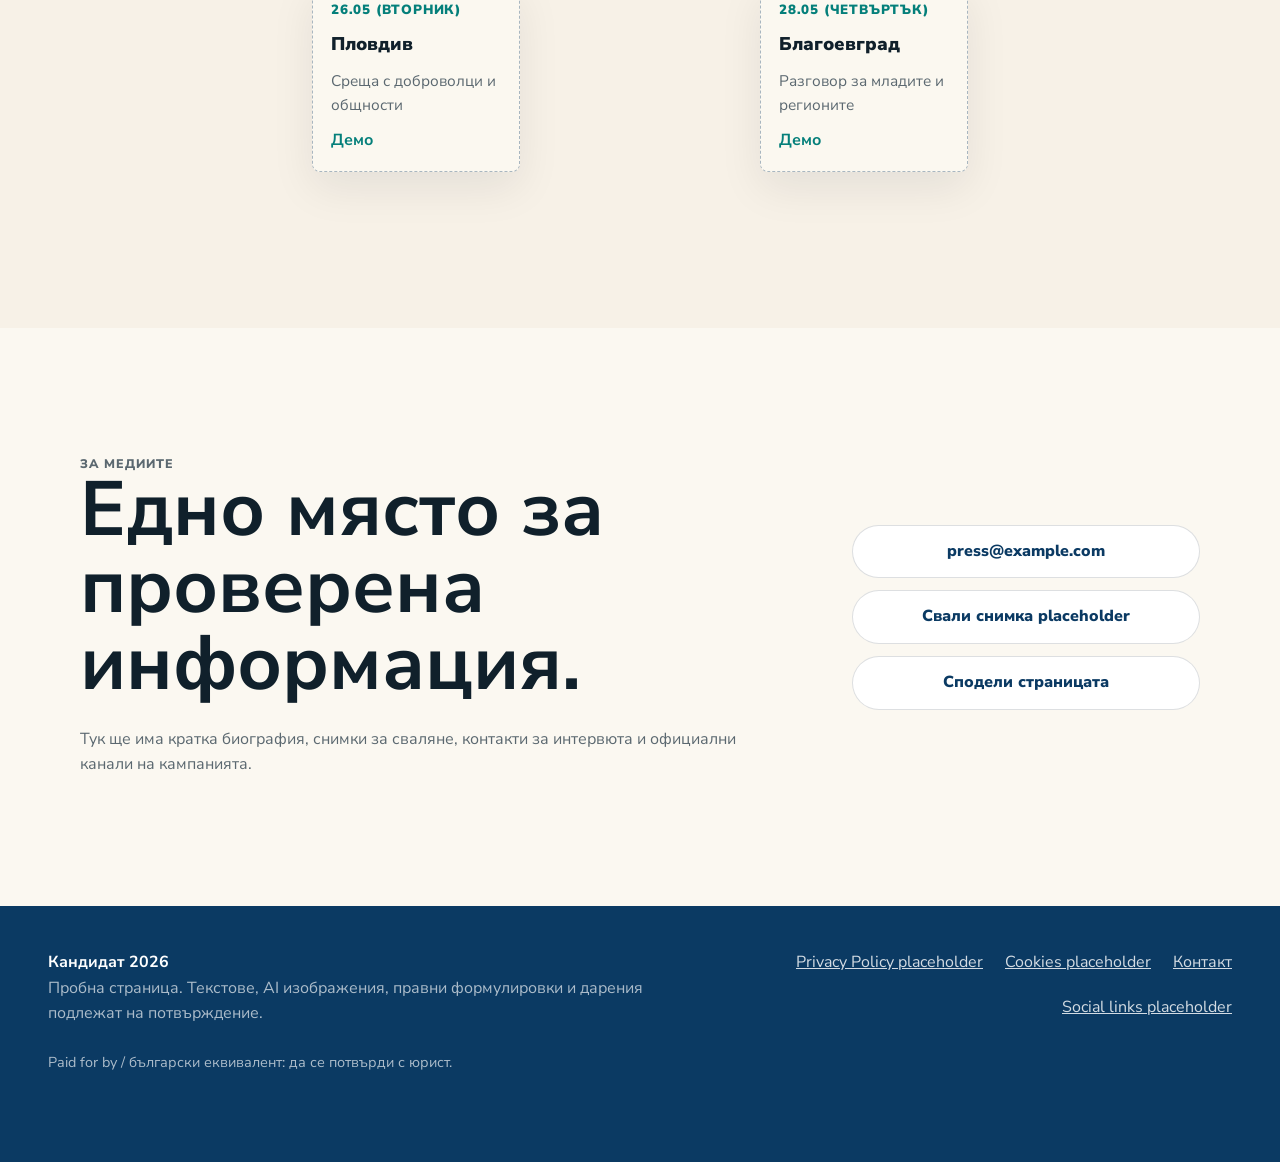
==== commit d3c6b5ca: "new site and feedback improvements" ====
--- a/index.html
+++ b/index.html
@@ -19,13 +19,16 @@
     <meta property="og:url" content="https://example.com/">
     <meta property="og:image" content="assets/og-preview.svg">
     <meta name="twitter:card" content="summary_large_image">
-    <meta name="theme-color" content="#09243b">
+    <meta name="theme-color" content="#0b3a63">
     <link rel="icon" href="assets/favicon.svg" type="image/svg+xml">
     <script>document.documentElement.classList.add("js");</script>
     <link rel="stylesheet" href="styles.css">
   </head>
   <body class="theme-statesman">
     <a class="skip-link" href="#main">Към съдържанието</a>
+    <div class="scroll-progress" aria-hidden="true">
+      <span data-scroll-progress></span>
+    </div>
 
     <header class="site-header" aria-label="Основна навигация">
       <a class="brand" href="#top" aria-label="Начало">
@@ -35,16 +38,21 @@
       <nav class="top-nav" aria-label="Раздели">
         <a href="#candidate">Кандидатът</a>
         <a href="#directions">Посоки</a>
+        <a href="#events">Събития</a>
         <a href="#join">Включи се</a>
         <a href="#media">Медии</a>
       </nav>
-      <a class="header-cta" href="movement.html">Movement версия</a>
+      <nav class="version-switcher" aria-label="Визуални версии">
+        <a href="index.html" aria-current="page">Държавност</a>
+        <a href="movement.html">Участие</a>
+        <a href="people.html">Хората</a>
+      </nav>
     </header>
 
     <main id="main">
       <section id="top" class="hero" aria-labelledby="hero-title">
         <picture class="hero-media">
-          <img src="assets/candidate-statesman.svg" alt="Спокоен портрет на кандидат в обществена среда">
+          <img src="assets/candidate-statesman-ai.png" alt="AI placeholder портрет на потенциален кандидат в държавническа среда">
         </picture>
         <div class="hero-overlay"></div>
         <div class="hero-copy reveal">
@@ -92,8 +100,9 @@
 
       <section id="candidate" class="section split-section" aria-labelledby="candidate-title">
         <div class="section-inner split-grid">
-          <div class="portrait-panel reveal">
-            <img src="assets/candidate-statesman.svg" alt="Портрет placeholder на кандидата">
+          <div class="portrait-panel portrait-panel-statesman reveal">
+            <img src="assets/candidate-statesman-ai.png" alt="AI placeholder портрет на потенциален кандидат">
+            <p class="asset-note">AI placeholder image. Final photos pending candidate approval.</p>
           </div>
           <div class="narrative reveal">
             <p class="eyebrow">Кой е кандидатът?</p>
@@ -116,7 +125,11 @@
         <div class="section-inner">
           <div class="section-heading reveal">
             <p class="eyebrow">Какво чуваме от хората?</p>
-            <h2 id="listening-title">Преди политиките идва разговорът.</h2>
+            <h2 id="listening-title">Време е да се чуем.</h2>
+            <p class="section-kicker">
+              Това е работна campaign линия за първа вътрешна проба: по-кратка,
+              по-човешка и по-лесна за повторение.
+            </p>
           </div>
           <div class="quote-grid">
             <blockquote class="reveal">Искаме нормалност.</blockquote>
@@ -124,6 +137,10 @@
             <blockquote class="reveal">Искаме държава, която не ни унижава.</blockquote>
             <blockquote class="reveal">Искаме политиците да спрат да ни делят.</blockquote>
             <blockquote class="reveal">Искаме България да има самочувствие.</blockquote>
+          </div>
+          <div class="people-texture reveal">
+            <img src="assets/people-listening-ai.png" alt="AI placeholder кадър с граждани в разговор">
+            <p>AI placeholder: човешка текстура за вътрешен прототип, не реално събитие.</p>
           </div>
         </div>
       </section>
@@ -169,13 +186,14 @@
               Тази форма е само за демонстрация. Данни не се изпращат, не се записват
               и не се използват за реална кампания.
             </p>
-            <div class="donation-note" id="support">
-              <h3>Подкрепи с дарение</h3>
-              <p>Даренията ще бъдат активирани след юридическо потвърждение.</p>
-              <button class="button button-secondary" type="button" data-donate-trigger>
-                Виж статуса
-              </button>
-            </div>
+            <form class="newsletter-form" novalidate data-newsletter-form>
+              <label>
+                <span>Получавай новини</span>
+                <input name="newsletterEmail" type="email" autocomplete="email" placeholder="email@example.com" required>
+              </label>
+              <button class="button button-primary" type="submit">Запиши ме</button>
+              <div class="form-alert" role="status" aria-live="polite" data-form-alert></div>
+            </form>
           </div>
 
           <form class="volunteer-form reveal" novalidate data-volunteer-form>
@@ -217,21 +235,83 @@
               Изпрати тестово
             </button>
           </form>
-        </div>
-      </section>
-
-      <section class="section events-section" aria-labelledby="events-title">
+          <div class="donation-note donation-note-side reveal" id="support">
+            <div>
+              <h3>Подкрепи с дарение</h3>
+              <p>Даренията ще бъдат активирани след юридическо потвърждение.</p>
+            </div>
+            <button class="button button-secondary" type="button" data-donate-trigger>
+              Виж статуса
+            </button>
+          </div>
+        </div>
+      </section>
+
+      <section id="events" class="section events-section" aria-labelledby="events-title">
         <div class="section-inner">
           <div class="section-heading reveal">
-            <p class="eyebrow">Следващи срещи</p>
-            <h2 id="events-title">Първите градове са подготвени като placeholder.</h2>
-          </div>
-          <div class="events-list">
-            <article class="event reveal"><span>София</span><strong>Предстои</strong></article>
-            <article class="event reveal"><span>Пловдив</span><strong>Предстои</strong></article>
-            <article class="event reveal"><span>Варна</span><strong>Предстои</strong></article>
-            <article class="event reveal"><span>Благоевград</span><strong>Предстои</strong></article>
-            <article class="event reveal"><span>Чужбина / online</span><strong>Предстои</strong></article>
+            <p class="eyebrow">Демо програма</p>
+            <h2 id="events-title">Къде е кандидатът тази седмица</h2>
+            <p class="section-kicker">
+              Примерни вътрешни записи за усещане за движение. Не са реални събития.
+            </p>
+          </div>
+          <div class="events-list" aria-label="Демо timeline с примерни събития">
+            <article class="event reveal">
+              <div class="event-card">
+                <small>25.05 (Понеделник)</small>
+                <span>София</span>
+                <p>Разговор с млади професионалисти</p>
+                <strong>Демо</strong>
+              </div>
+              <div class="event-marker" aria-hidden="true">
+                <svg viewBox="0 0 24 24"><path d="M12 21s7-5.4 7-12a7 7 0 1 0-14 0c0 6.6 7 12 7 12Z"/><circle cx="12" cy="9" r="2.4"/></svg>
+              </div>
+            </article>
+            <article class="event reveal">
+              <div class="event-card">
+                <small>26.05 (Вторник)</small>
+                <span>Пловдив</span>
+                <p>Среща с доброволци и общности</p>
+                <strong>Демо</strong>
+              </div>
+              <div class="event-marker" aria-hidden="true">
+                <svg viewBox="0 0 24 24"><path d="M12 21s7-5.4 7-12a7 7 0 1 0-14 0c0 6.6 7 12 7 12Z"/><circle cx="12" cy="9" r="2.4"/></svg>
+              </div>
+            </article>
+            <article class="event reveal">
+              <div class="event-card">
+                <small>27.05 (Сряда)</small>
+                <span>Варна</span>
+                <p>Listening tour край морето</p>
+                <strong>Демо</strong>
+              </div>
+              <div class="event-marker" aria-hidden="true">
+                <svg viewBox="0 0 24 24"><path d="M12 21s7-5.4 7-12a7 7 0 1 0-14 0c0 6.6 7 12 7 12Z"/><circle cx="12" cy="9" r="2.4"/></svg>
+              </div>
+            </article>
+            <article class="event reveal">
+              <div class="event-card">
+                <small>28.05 (Четвъртък)</small>
+                <span>Благоевград</span>
+                <p>Разговор за младите и регионите</p>
+                <strong>Демо</strong>
+              </div>
+              <div class="event-marker" aria-hidden="true">
+                <svg viewBox="0 0 24 24"><path d="M12 21s7-5.4 7-12a7 7 0 1 0-14 0c0 6.6 7 12 7 12Z"/><circle cx="12" cy="9" r="2.4"/></svg>
+              </div>
+            </article>
+            <article class="event reveal event-online">
+              <div class="event-card">
+                <small>31.05 (Неделя)</small>
+                <span>Online</span>
+                <p>Среща с българи в чужбина</p>
+                <strong>Демо</strong>
+              </div>
+              <div class="event-marker" aria-hidden="true">
+                <svg viewBox="0 0 24 24"><path d="M7 2h10a2 2 0 0 1 2 2v16a2 2 0 0 1-2 2H7a2 2 0 0 1-2-2V4a2 2 0 0 1 2-2Z"/><path d="M10 18h4"/></svg>
+              </div>
+            </article>
           </div>
         </div>
       </section>
@@ -263,7 +343,7 @@
     <footer class="site-footer" id="legal">
       <div>
         <strong>Кандидат 2026</strong>
-        <p>Пробна страница. Текстове, снимки, правни формулировки и дарения подлежат на потвърждение.</p>
+        <p>Пробна страница. Текстове, AI изображения, правни формулировки и дарения подлежат на потвърждение.</p>
       </div>
       <nav aria-label="Footer">
         <a href="#legal">Privacy Policy placeholder</a>
--- a/styles.css
+++ b/styles.css
@@ -1,7 +1,11 @@
+@import url("https://fonts.googleapis.com/css2?family=DM+Sans:opsz,wght@9..40,400..1000&family=Manrope:wght@400..800&family=Nunito+Sans:opsz,wght@6..12,400..900&display=swap");
+
 :root {
   color-scheme: light;
-  --navy: #09243b;
-  --navy-deep: #041727;
+  --font-system-sans: ui-sans-serif, system-ui, -apple-system, BlinkMacSystemFont, "Segoe UI", sans-serif;
+  --font-page: "Nunito Sans", var(--font-system-sans);
+  --font-display: var(--font-page);
+  --navy: #0b3a63;
   --ink: #10202b;
   --muted: #5b6870;
   --paper: #f7f1e7;
@@ -9,7 +13,7 @@
   --line: rgba(16, 32, 43, 0.14);
   --white: #ffffff;
   --teal: #047f7a;
-  --teal-bright: #00a996;
+  --teal-bright: #4fb3a6;
   --warm: #d99a3d;
   --danger: #9f2d22;
   --success: #0a6b52;
@@ -17,9 +21,7 @@
   --radius: 8px;
   --container: 1120px;
   --header-height: 72px;
-  font-family:
-    Inter, ui-sans-serif, system-ui, -apple-system, BlinkMacSystemFont, "Segoe UI",
-    sans-serif;
+  font-family: var(--font-page);
   font-size: 16px;
 }
 
@@ -29,14 +31,40 @@
 
 html {
   scroll-behavior: smooth;
+  scrollbar-color: var(--teal-bright) var(--navy);
+  scrollbar-width: thin;
 }
 
 body {
   margin: 0;
   background: var(--paper-soft);
   color: var(--ink);
+  font-family: var(--font-page);
   line-height: 1.6;
   text-rendering: optimizeLegibility;
+}
+
+.theme-statesman {
+  --font-page: "Nunito Sans", var(--font-system-sans);
+  --font-display: "Nunito Sans", var(--font-system-sans);
+}
+
+body::-webkit-scrollbar {
+  width: 12px;
+}
+
+body::-webkit-scrollbar-track {
+  background: var(--navy);
+}
+
+body::-webkit-scrollbar-thumb {
+  border: 3px solid var(--navy);
+  border-radius: 999px;
+  background: linear-gradient(180deg, var(--teal-bright), var(--teal));
+}
+
+body::-webkit-scrollbar-thumb:hover {
+  background: linear-gradient(180deg, var(--warm), var(--teal-bright));
 }
 
 img {
@@ -77,6 +105,27 @@
 
 .skip-link:focus {
   transform: translateY(0);
+}
+
+.scroll-progress {
+  position: fixed;
+  top: 0;
+  right: 0;
+  left: 0;
+  z-index: 60;
+  height: 4px;
+  background: rgba(255, 255, 255, 0.08);
+  pointer-events: none;
+}
+
+.scroll-progress span {
+  display: block;
+  width: 0;
+  height: 100%;
+  background: linear-gradient(90deg, var(--teal-bright), var(--warm));
+  box-shadow: 0 0 18px rgba(53, 210, 173, 0.42);
+  transform-origin: left center;
+  transition: width 120ms linear;
 }
 
 .site-header {
@@ -98,7 +147,8 @@
 
 .brand,
 .top-nav,
-.header-cta {
+.header-cta,
+.version-switcher {
   position: relative;
   z-index: 1;
 }
@@ -128,7 +178,8 @@
 }
 
 .top-nav a,
-.header-cta {
+.header-cta,
+.version-switcher a {
   text-decoration: none;
 }
 
@@ -148,6 +199,40 @@
   font-weight: 700;
 }
 
+.version-switcher {
+  display: inline-grid;
+  grid-template-columns: repeat(3, minmax(0, 1fr));
+  gap: 4px;
+  padding: 4px;
+  border: 1px solid rgba(255, 255, 255, 0.32);
+  border-radius: 999px;
+  background: rgba(255, 255, 255, 0.1);
+  backdrop-filter: blur(10px);
+}
+
+.version-switcher a {
+  min-height: 36px;
+  display: inline-flex;
+  align-items: center;
+  justify-content: center;
+  border-radius: 999px;
+  padding: 7px 11px;
+  color: rgba(255, 255, 255, 0.78);
+  font-size: 0.82rem;
+  font-weight: 850;
+  white-space: nowrap;
+}
+
+.version-switcher a:hover,
+.version-switcher a:focus-visible {
+  color: var(--white);
+}
+
+.version-switcher a[aria-current="page"] {
+  background: var(--teal-bright);
+  color: var(--navy);
+}
+
 .hero {
   position: relative;
   min-height: 92svh;
@@ -155,7 +240,7 @@
   align-items: end;
   overflow: clip;
   color: var(--white);
-  background: var(--navy-deep);
+  background: var(--navy);
 }
 
 .hero-media,
@@ -173,14 +258,20 @@
 
 .hero-overlay {
   background:
-    linear-gradient(90deg, rgba(4, 23, 39, 0.9) 0%, rgba(4, 23, 39, 0.64) 38%, rgba(4, 23, 39, 0.08) 100%),
-    linear-gradient(0deg, rgba(4, 23, 39, 0.7) 0%, rgba(4, 23, 39, 0.04) 48%);
+    linear-gradient(90deg, rgba(6, 40, 68, 0.86) 0%, rgba(6, 40, 68, 0.58) 38%, rgba(6, 40, 68, 0.04) 100%),
+    linear-gradient(0deg, rgba(6, 40, 68, 0.64) 0%, rgba(6, 40, 68, 0.02) 48%);
 }
 
 .theme-movement .hero-overlay {
   background:
-    linear-gradient(90deg, rgba(3, 34, 48, 0.88) 0%, rgba(3, 49, 68, 0.58) 44%, rgba(3, 49, 68, 0.04) 100%),
-    linear-gradient(0deg, rgba(4, 23, 39, 0.64) 0%, rgba(4, 23, 39, 0.02) 52%);
+    linear-gradient(90deg, rgba(6, 40, 68, 0.84) 0%, rgba(8, 73, 96, 0.52) 44%, rgba(8, 73, 96, 0.02) 100%),
+    linear-gradient(0deg, rgba(6, 40, 68, 0.58) 0%, rgba(6, 40, 68, 0.02) 52%);
+}
+
+.theme-people .hero-overlay {
+  background:
+    linear-gradient(90deg, rgba(23, 50, 74, 0.9) 0%, rgba(23, 50, 74, 0.66) 42%, rgba(23, 50, 74, 0.08) 100%),
+    linear-gradient(0deg, rgba(67, 19, 29, 0.56) 0%, rgba(23, 50, 74, 0.04) 54%);
 }
 
 .hero-copy {
@@ -211,18 +302,20 @@
 h1 {
   max-width: 12ch;
   margin: 0;
-  font-family: Georgia, "Times New Roman", serif;
+  font-family: var(--font-display);
   font-size: clamp(3.2rem, 10vw, 7.5rem);
   line-height: 0.94;
   letter-spacing: 0;
 }
 
 .theme-movement h1 {
-  max-width: 10ch;
-  font-family:
-    Inter, ui-sans-serif, system-ui, -apple-system, BlinkMacSystemFont, "Segoe UI",
-    sans-serif;
+  max-width: 11ch;
+  font-family: var(--font-display);
   font-weight: 900;
+}
+
+.no-break {
+  white-space: nowrap;
 }
 
 .hero-text {
@@ -263,7 +356,7 @@
 
 .button-primary {
   background: var(--teal-bright);
-  color: var(--navy-deep);
+  color: var(--navy);
 }
 
 .button-secondary {
@@ -294,7 +387,7 @@
 }
 
 .section-dark {
-  background: var(--navy-deep);
+  background: var(--navy);
   color: var(--white);
 }
 
@@ -303,19 +396,28 @@
   margin-bottom: clamp(34px, 5vw, 58px);
 }
 
+.section-kicker {
+  max-width: 640px;
+  margin: 20px 0 0;
+  color: var(--muted);
+  font-size: 1.05rem;
+}
+
+.section-dark .section-kicker {
+  color: rgba(255, 255, 255, 0.76);
+}
+
 h2 {
   margin: 0;
   max-width: 16ch;
-  font-family: Georgia, "Times New Roman", serif;
+  font-family: var(--font-display);
   font-size: clamp(2.25rem, 6vw, 4.8rem);
   line-height: 1;
   letter-spacing: 0;
 }
 
 .theme-movement h2 {
-  font-family:
-    Inter, ui-sans-serif, system-ui, -apple-system, BlinkMacSystemFont, "Segoe UI",
-    sans-serif;
+  font-family: var(--font-display);
   font-weight: 900;
 }
 
@@ -381,6 +483,7 @@
 }
 
 .portrait-panel {
+  position: relative;
   overflow: hidden;
   border-radius: var(--radius);
   box-shadow: var(--shadow);
@@ -393,6 +496,30 @@
   object-fit: cover;
 }
 
+.portrait-panel-statesman img {
+  object-position: 68% center;
+}
+
+.portrait-panel-movement img {
+  object-position: 70% center;
+}
+
+.asset-note {
+  position: absolute;
+  right: 10px;
+  bottom: 10px;
+  max-width: min(260px, calc(100% - 20px));
+  margin: 0;
+  padding: 8px 10px;
+  border: 1px solid rgba(255, 255, 255, 0.18);
+  border-radius: var(--radius);
+  background: rgba(6, 40, 68, 0.86);
+  color: rgba(255, 255, 255, 0.78);
+  font-size: 0.78rem;
+  line-height: 1.35;
+  backdrop-filter: blur(10px);
+}
+
 .narrative {
   max-width: 620px;
 }
@@ -416,29 +543,58 @@
 
 .quote-grid {
   display: grid;
-  grid-template-columns: repeat(5, minmax(0, 1fr));
-  border-top: 1px solid rgba(255, 255, 255, 0.22);
+  grid-template-columns: repeat(5, minmax(150px, 1fr));
+  gap: 12px;
+  align-items: stretch;
+  border-top: 0;
 }
 
 .quote-grid blockquote {
-  min-height: 230px;
+  min-height: 150px;
+  display: flex;
+  align-items: flex-end;
   margin: 0;
-  padding: clamp(24px, 3vw, 34px);
-  border-right: 1px solid rgba(255, 255, 255, 0.18);
-  font-family: Georgia, "Times New Roman", serif;
-  font-size: clamp(1.45rem, 2.5vw, 2.2rem);
-  line-height: 1.08;
+  padding: clamp(20px, 2.4vw, 28px);
+  border: 1px solid rgba(255, 255, 255, 0.16);
+  border-radius: var(--radius);
+  background: rgba(255, 255, 255, 0.045);
+  font-family: var(--font-display);
+  font-size: clamp(1.25rem, 1.65vw, 1.75rem);
+  line-height: 1.12;
 }
 
 .theme-movement .quote-grid blockquote {
-  font-family:
-    Inter, ui-sans-serif, system-ui, -apple-system, BlinkMacSystemFont, "Segoe UI",
-    sans-serif;
+  font-family: var(--font-display);
   font-weight: 900;
 }
 
-.quote-grid blockquote:last-child {
-  border-right: 0;
+.people-texture {
+  position: relative;
+  margin-top: 30px;
+  overflow: hidden;
+  border-radius: var(--radius);
+}
+
+.people-texture img {
+  width: 100%;
+  height: clamp(190px, 26vw, 310px);
+  object-fit: cover;
+}
+
+.people-texture p {
+  position: absolute;
+  right: 10px;
+  bottom: 10px;
+  max-width: min(320px, calc(100% - 20px));
+  margin: 0;
+  padding: 8px 10px;
+  border: 1px solid rgba(255, 255, 255, 0.18);
+  border-radius: var(--radius);
+  background: rgba(6, 40, 68, 0.86);
+  color: rgba(255, 255, 255, 0.78);
+  font-size: 0.78rem;
+  line-height: 1.35;
+  backdrop-filter: blur(10px);
 }
 
 .direction-list {
@@ -490,8 +646,61 @@
   border-top: 1px solid rgba(255, 255, 255, 0.2);
 }
 
+.donation-note-side {
+  display: grid;
+  grid-template-columns: minmax(0, 1fr) auto;
+  gap: 18px;
+  align-items: center;
+  margin-top: 18px;
+  padding: 22px;
+  border: 1px solid rgba(255, 255, 255, 0.22);
+  border-radius: var(--radius);
+  background: rgba(255, 255, 255, 0.08);
+}
+
 .donation-note p {
   margin-bottom: 18px;
+}
+
+.donation-note-side p,
+.donation-note-side h3 {
+  margin: 0;
+}
+
+.donation-note-side p {
+  margin-top: 8px;
+  color: rgba(255, 255, 255, 0.74);
+}
+
+.newsletter-form {
+  display: grid;
+  grid-template-columns: minmax(0, 1fr) auto;
+  gap: 12px;
+  align-items: end;
+  margin-top: 24px;
+  padding-top: 24px;
+  border-top: 1px solid rgba(255, 255, 255, 0.2);
+}
+
+.newsletter-form label {
+  display: grid;
+  gap: 8px;
+  color: var(--white);
+  font-weight: 850;
+}
+
+.newsletter-form input {
+  min-height: 48px;
+  width: 100%;
+  border: 1px solid rgba(255, 255, 255, 0.34);
+  border-radius: 999px;
+  padding: 10px 16px;
+  background: rgba(255, 255, 255, 0.96);
+  color: var(--ink);
+}
+
+.newsletter-form .form-alert {
+  grid-column: 1 / -1;
 }
 
 .volunteer-form {
@@ -584,29 +793,128 @@
 }
 
 .events-list {
-  display: grid;
-  grid-template-columns: repeat(5, minmax(0, 1fr));
-  gap: 1px;
-  background: var(--line);
-  border: 1px solid var(--line);
+  position: relative;
+  display: grid;
+  grid-template-columns: repeat(5, minmax(140px, 1fr));
+  gap: 0;
+  padding: 28px 0;
+  background: transparent;
+  border: 0;
+}
+
+.events-list::before {
+  content: "";
+  position: absolute;
+  top: 50%;
+  right: 0;
+  left: 0;
+  height: 2px;
+  background: linear-gradient(90deg, rgba(11, 58, 99, 0.2), var(--teal), rgba(11, 58, 99, 0.2));
 }
 
 .event {
-  min-height: 150px;
-  display: flex;
-  flex-direction: column;
-  justify-content: space-between;
-  gap: 26px;
-  padding: 24px;
-  background: var(--paper-soft);
-}
-
-.event span {
+  position: relative;
+  z-index: 1;
+  min-height: 400px;
+  display: grid;
+  grid-template-rows: minmax(150px, 1fr) 52px minmax(150px, 1fr);
+  gap: 0;
+  padding: 0 8px;
+  background: transparent;
+}
+
+.event::after {
+  content: "";
+  position: absolute;
+  left: 50%;
+  z-index: -1;
+  width: 2px;
+  height: 76px;
+  background: rgba(11, 58, 99, 0.32);
+  transform: translateX(-50%);
+}
+
+.event:nth-child(odd)::after {
+  top: calc(50% - 76px);
+}
+
+.event:nth-child(even)::after {
+  top: 50%;
+}
+
+.event-card {
+  display: grid;
+  gap: 10px;
+  align-content: start;
+  padding: 18px;
+  border: 1px dashed rgba(11, 58, 99, 0.34);
+  border-radius: var(--radius);
+  background: rgba(251, 248, 241, 0.94);
+  box-shadow: 0 16px 44px rgba(5, 22, 33, 0.08);
+}
+
+.event:nth-child(odd) .event-card {
+  grid-row: 1;
+  align-self: end;
+  margin-bottom: 24px;
+}
+
+.event:nth-child(even) .event-card {
+  grid-row: 3;
+  align-self: start;
+  margin-top: 24px;
+}
+
+.event-marker {
+  grid-row: 2;
+  align-self: center;
+  justify-self: center;
+  width: 46px;
+  height: 46px;
+  display: grid;
+  place-items: center;
+  border: 4px solid var(--paper);
+  border-radius: 999px;
+  background: var(--navy);
+  color: var(--teal-bright);
+  box-shadow: 0 12px 34px rgba(5, 22, 33, 0.18);
+}
+
+.event-marker svg {
+  width: 21px;
+  height: 21px;
+  fill: none;
+  stroke: currentColor;
+  stroke-linecap: round;
+  stroke-linejoin: round;
+  stroke-width: 2;
+}
+
+.event-online .event-marker {
+  color: var(--warm);
+}
+
+.event-card small {
+  color: var(--teal);
+  font-weight: 900;
+  text-transform: uppercase;
+  letter-spacing: 0.06em;
+  line-height: 1.35;
+}
+
+.event-card span {
   font-weight: 900;
   font-size: 1.15rem;
 }
 
-.event strong {
+.event-card p {
+  margin: 0;
+  color: var(--muted);
+  font-size: 0.96rem;
+}
+
+.event-card strong {
+  margin-top: auto;
   color: var(--teal);
 }
 
@@ -644,7 +952,7 @@
   grid-template-columns: minmax(0, 1.2fr) minmax(0, 1fr);
   gap: 24px;
   padding: 44px clamp(18px, 4vw, 48px) 88px;
-  background: var(--navy-deep);
+  background: var(--navy);
   color: var(--white);
 }
 
@@ -699,7 +1007,7 @@
 
 .sticky-cta a {
   background: var(--teal-bright);
-  color: var(--navy-deep);
+  color: var(--navy);
 }
 
 .donation-dialog {
@@ -745,8 +1053,10 @@
 }
 
 .theme-movement {
+  --font-page: Manrope, var(--font-system-sans);
+  --font-display: Manrope, var(--font-system-sans);
   --teal: #008b84;
-  --teal-bright: #35d2ad;
+  --teal-bright: #62bda9;
   --warm: #f0ad45;
 }
 
@@ -783,6 +1093,522 @@
   border: 1px solid rgba(255, 255, 255, 0.16);
   border-radius: var(--radius);
   background: rgba(255, 255, 255, 0.06);
+}
+
+.theme-people {
+  --font-page: "DM Sans", var(--font-system-sans);
+  --font-display: "DM Sans", var(--font-system-sans);
+  --navy: #17324a;
+  --ink: #182832;
+  --muted: #5f675f;
+  --paper: #f3eadb;
+  --paper-soft: #fbf6ec;
+  --teal: #2c7662;
+  --teal-bright: #7ebf91;
+  --warm: #d7a647;
+  --burgundy: #7d2635;
+  --line: rgba(24, 40, 50, 0.15);
+}
+
+.theme-people .hero-media img {
+  object-position: 50% center;
+}
+
+.theme-people .section-light,
+.theme-people .media-section {
+  background:
+    linear-gradient(135deg, rgba(126, 191, 145, 0.14), transparent 34%),
+    var(--paper-soft);
+}
+
+.theme-people .principles {
+  gap: 14px;
+  border: 0;
+}
+
+.theme-people .principle {
+  border: 1px solid var(--line);
+  border-radius: var(--radius);
+  background: rgba(255, 255, 255, 0.58);
+}
+
+.theme-people .section-dark {
+  background:
+    linear-gradient(135deg, rgba(125, 38, 53, 0.4), transparent 44%),
+    var(--navy);
+}
+
+.theme-people .join-section {
+  background:
+    linear-gradient(120deg, rgba(126, 191, 145, 0.16), transparent 44%),
+    linear-gradient(180deg, rgba(125, 38, 53, 0.24), transparent),
+    var(--navy);
+}
+
+.theme-people .button-primary,
+.theme-people .sticky-cta a {
+  background: var(--teal-bright);
+  color: var(--navy);
+}
+
+.theme-people .listening .section-heading .eyebrow {
+  color: var(--warm);
+}
+
+.theme-people .regional-map-section .eyebrow {
+  color: var(--danger);
+}
+
+.regional-map-section {
+  background:
+    linear-gradient(135deg, rgba(126, 191, 145, 0.17), transparent 38%),
+    linear-gradient(315deg, rgba(215, 166, 71, 0.16), transparent 44%),
+    linear-gradient(180deg, var(--paper-soft), var(--paper));
+  color: var(--ink);
+}
+
+.regional-map-section .section-kicker {
+  color: var(--muted);
+}
+
+.regional-map-section h2 {
+  color: var(--navy);
+}
+
+.regional-map-grid {
+  --regional-sticky-top: 84px;
+  display: grid;
+  grid-template-columns: minmax(0, 1fr) minmax(280px, 0.42fr);
+  grid-template-rows: minmax(300px, auto) auto;
+  gap: clamp(22px, 4vw, 42px);
+  align-items: stretch;
+  position: sticky;
+  top: var(--regional-sticky-top);
+  min-height: calc(100svh - var(--regional-sticky-top) - clamp(18px, 3vh, 28px));
+}
+
+.regional-map-scroll {
+  --regional-map-scroll-height: auto;
+  min-height: var(--regional-map-scroll-height);
+}
+
+.regional-map-scroll.is-static {
+  min-height: auto;
+}
+
+.region-map {
+  position: relative;
+  isolation: isolate;
+  overflow: hidden;
+  display: grid;
+  place-items: center;
+  min-height: clamp(300px, calc(100svh - 394px), 430px);
+  perspective: 950px;
+  border: 1px solid rgba(11, 58, 99, 0.16);
+  border-radius: var(--radius);
+  background:
+    linear-gradient(145deg, rgba(251, 248, 241, 0.96), rgba(232, 223, 207, 0.9)),
+    repeating-linear-gradient(0deg, rgba(11, 58, 99, 0.04) 0 1px, transparent 1px 34px),
+    repeating-linear-gradient(90deg, rgba(11, 58, 99, 0.03) 0 1px, transparent 1px 38px),
+    var(--paper-soft);
+  box-shadow:
+    inset 0 0 0 1px rgba(255, 255, 255, 0.72),
+    0 24px 70px rgba(5, 22, 33, 0.14);
+}
+
+.region-map::before {
+  content: "";
+  position: absolute;
+  inset: 0;
+  z-index: 0;
+  background:
+    linear-gradient(135deg, rgba(79, 179, 166, 0.18), transparent 42%),
+    linear-gradient(315deg, rgba(215, 166, 71, 0.18), transparent 46%);
+}
+
+.region-map::after {
+  content: "";
+  position: absolute;
+  inset: 14px;
+  z-index: 0;
+  border: 1px solid rgba(11, 58, 99, 0.08);
+  border-radius: calc(var(--radius) - 4px);
+}
+
+.region-map svg {
+  position: relative;
+  z-index: 1;
+  display: block;
+  width: 106%;
+  max-height: 100%;
+  height: auto;
+  margin: -8px -3% 2px;
+  transform: rotateX(8deg) rotateZ(-1deg) scaleY(1.03);
+  transform-origin: 50% 72%;
+  transform-style: preserve-3d;
+  filter: drop-shadow(0 18px 18px rgba(5, 22, 33, 0.1));
+}
+
+.map-region {
+  fill: rgba(4, 127, 122, 0.25);
+  stroke: rgba(11, 58, 99, 0.22);
+  stroke-linejoin: round;
+  stroke-width: 2;
+  transition:
+    fill 180ms ease,
+    opacity 180ms ease,
+    transform 180ms ease;
+  transform-box: fill-box;
+  transform-origin: center;
+}
+
+.map-region:nth-child(2),
+.map-region:nth-child(5) {
+  fill: rgba(215, 166, 71, 0.3);
+}
+
+.map-region:nth-child(3),
+.map-region:nth-child(6) {
+  fill: rgba(159, 45, 34, 0.19);
+}
+
+.map-region-online {
+  fill: rgba(11, 58, 99, 0.05);
+  stroke-dasharray: 8 7;
+}
+
+.region-map[data-active-region] .map-region {
+  opacity: 0.5;
+}
+
+.region-map[data-active-region="northwest"] .map-region[data-region="northwest"],
+.region-map[data-active-region="north-central"] .map-region[data-region="north-central"],
+.region-map[data-active-region="northeast"] .map-region[data-region="northeast"],
+.region-map[data-active-region="southwest"] .map-region[data-region="southwest"],
+.region-map[data-active-region="south-central"] .map-region[data-region="south-central"],
+.region-map[data-active-region="southeast"] .map-region[data-region="southeast"],
+.region-map[data-active-region="online"] .map-region[data-region="online"] {
+  fill: rgba(126, 191, 145, 0.58);
+  opacity: 1;
+  transform: scale(1.02);
+}
+
+.map-pin {
+  color: var(--danger);
+  text-decoration: none;
+  outline: none;
+  transition: color 180ms ease;
+}
+
+.map-pin-shadow {
+  fill: rgba(0, 0, 0, 0.5);
+  opacity: 0.42;
+  transform-box: fill-box;
+  transform-origin: center;
+  transition:
+    opacity 180ms ease,
+    transform 180ms ease;
+}
+
+.map-pin-marker {
+  fill: currentColor;
+  stroke: rgba(251, 248, 241, 0.9);
+  stroke-linejoin: round;
+  stroke-width: 2;
+  filter: drop-shadow(0 8px 8px rgba(5, 22, 33, 0.22));
+  transform-box: fill-box;
+  transform-origin: center bottom;
+  transition:
+    fill 180ms ease,
+    stroke 180ms ease,
+    transform 180ms ease;
+}
+
+.map-pin-dot {
+  fill: var(--paper-soft);
+  stroke: rgba(11, 58, 99, 0.22);
+  stroke-width: 1.5;
+  transform-box: fill-box;
+  transform-origin: center;
+  transition:
+    fill 180ms ease,
+    stroke 180ms ease,
+    transform 180ms ease;
+}
+
+.map-pin text {
+  fill: var(--navy);
+  font-size: 18px;
+  font-weight: 900;
+  paint-order: stroke;
+  stroke: rgba(251, 248, 241, 0.95);
+  stroke-width: 5px;
+}
+
+.map-pin:hover,
+.map-pin:focus-visible,
+.map-pin.is-active {
+  color: var(--teal);
+}
+
+.map-pin:hover .map-pin-shadow,
+.map-pin:focus-visible .map-pin-shadow,
+.map-pin.is-active .map-pin-shadow {
+  opacity: 0.34;
+  transform: scale(0.82);
+}
+
+.map-pin:hover .map-pin-marker,
+.map-pin:focus-visible .map-pin-marker,
+.map-pin.is-active .map-pin-marker {
+  fill: var(--teal);
+  stroke: var(--warm);
+  transform: translateY(-5px);
+}
+
+.map-pin:hover .map-pin-dot,
+.map-pin:focus-visible .map-pin-dot,
+.map-pin.is-active .map-pin-dot {
+  fill: var(--warm);
+  transform: translateY(-5px);
+}
+
+.map-pin:focus-visible .map-pin-marker {
+  stroke-width: 3;
+}
+
+.active-event-panel {
+  position: relative;
+  isolation: isolate;
+  overflow: hidden;
+  min-height: clamp(300px, calc(100svh - 394px), 430px);
+  height: 100%;
+  display: grid;
+  border: 1px solid rgba(11, 58, 99, 0.14);
+  border-radius: var(--radius);
+  background:
+    linear-gradient(145deg, rgba(251, 248, 241, 0.98), rgba(239, 230, 214, 0.94)),
+    var(--paper-soft);
+  color: var(--ink);
+  box-shadow:
+    inset 0 0 0 1px rgba(255, 255, 255, 0.72),
+    0 22px 64px rgba(5, 22, 33, 0.14);
+  transition:
+    border-color 180ms ease,
+    box-shadow 180ms ease,
+    transform 180ms ease;
+}
+
+.active-event-panel::before {
+  content: "";
+  position: absolute;
+  inset: 0;
+  z-index: 0;
+  background:
+    linear-gradient(120deg, rgba(79, 179, 166, 0.12), transparent 42%),
+    linear-gradient(315deg, rgba(215, 166, 71, 0.15), transparent 48%),
+    repeating-linear-gradient(0deg, rgba(11, 58, 99, 0.035) 0 1px, transparent 1px 30px);
+}
+
+.active-event-panel::after {
+  content: "";
+  position: absolute;
+  top: clamp(18px, 2vw, 24px);
+  bottom: clamp(18px, 2vw, 24px);
+  left: 0;
+  z-index: 4;
+  width: 4px;
+  background: rgba(159, 45, 34, 0.72);
+}
+
+.active-event-panel > * {
+  position: relative;
+  z-index: 1;
+}
+
+.active-event-card-layer {
+  position: relative;
+  z-index: 2;
+  grid-area: 1 / 1;
+  height: 100%;
+  min-height: 100%;
+  display: grid;
+  gap: 14px;
+  align-content: center;
+  padding: clamp(22px, 3vw, 30px);
+  border-radius: inherit;
+  background:
+    linear-gradient(145deg, rgba(251, 248, 241, 0.98), rgba(239, 230, 214, 0.94)),
+    var(--paper-soft);
+  box-shadow: inset 0 0 0 1px rgba(255, 255, 255, 0.74);
+}
+
+.active-event-card-layer.is-placing {
+  animation: placeActiveEventCard 560ms cubic-bezier(0.2, 0.84, 0.24, 1) both;
+}
+
+.active-event-card-layer-previous {
+  position: absolute;
+  inset: 0;
+  z-index: 1;
+  height: 100%;
+  pointer-events: none;
+  animation: retireActiveEventCard 560ms cubic-bezier(0.2, 0.84, 0.24, 1) both;
+}
+
+.active-event-panel small {
+  color: var(--danger);
+  font-weight: 900;
+  letter-spacing: 0.04em;
+  line-height: 1.35;
+  text-transform: uppercase;
+}
+
+.active-event-panel h3 {
+  margin: 0;
+  font-family: var(--font-display);
+  font-size: clamp(2.2rem, 4vw, 4.1rem);
+  line-height: 0.95;
+  color: var(--navy);
+}
+
+.active-event-panel p {
+  margin: 0;
+  color: var(--muted);
+  font-size: 1.05rem;
+}
+
+.active-event-panel strong {
+  color: var(--teal);
+}
+
+.active-event-panel:hover,
+.active-event-panel:focus-within {
+  border-color: rgba(159, 45, 34, 0.28);
+  box-shadow:
+    inset 0 0 0 1px rgba(255, 255, 255, 0.84),
+    0 24px 70px rgba(5, 22, 33, 0.18);
+  transform: translateY(-2px);
+}
+
+@keyframes placeActiveEventCard {
+  0% {
+    opacity: 1;
+    transform: translateX(112%);
+    box-shadow: -22px 16px 30px rgba(5, 22, 33, 0.12);
+  }
+
+  72% {
+    transform: translateX(-1.5%);
+  }
+
+  100% {
+    opacity: 1;
+    transform: translateX(0);
+    box-shadow: inset 0 0 0 1px rgba(255, 255, 255, 0.74);
+  }
+}
+
+@keyframes retireActiveEventCard {
+  0% {
+    opacity: 0.72;
+    transform: translateX(0);
+  }
+
+  100% {
+    opacity: 0;
+    transform: translateX(-6%);
+  }
+}
+
+.regional-events-stage {
+  grid-column: 1 / -1;
+}
+
+.regional-events-viewport {
+  position: relative;
+  z-index: 8;
+  overflow-x: auto;
+  overflow-y: hidden;
+  overscroll-behavior-inline: contain;
+  padding: 4px 4px 18px;
+  scrollbar-width: none;
+}
+
+.regional-events-viewport::-webkit-scrollbar {
+  display: none;
+}
+
+.regional-map-scroll.is-static .regional-events,
+.regional-events-stage.is-static .regional-events {
+  width: 100%;
+  flex-wrap: wrap;
+  transform: none;
+}
+
+.regional-events {
+  display: flex;
+  gap: 14px;
+  width: max-content;
+  max-width: none;
+}
+
+.regional-event-card {
+  flex: 0 0 min(260px, 78vw);
+  min-height: 210px;
+  display: grid;
+  gap: 10px;
+  align-content: start;
+  padding: clamp(18px, 2.4vw, 24px);
+  border: 1px solid rgba(11, 58, 99, 0.13);
+  border-radius: var(--radius);
+  background:
+    linear-gradient(145deg, rgba(251, 248, 241, 0.96), rgba(237, 228, 211, 0.92)),
+    var(--paper-soft);
+  color: var(--ink);
+  box-shadow: 0 16px 46px rgba(5, 22, 33, 0.12);
+  scroll-snap-align: start;
+  transition:
+    border-color 180ms ease,
+    box-shadow 180ms ease,
+    transform 180ms ease,
+    background 180ms ease;
+}
+
+.regional-event-card small {
+  color: var(--danger);
+  font-weight: 900;
+  letter-spacing: 0.04em;
+  line-height: 1.35;
+  text-transform: uppercase;
+}
+
+.regional-event-card h3,
+.regional-event-card p {
+  margin: 0;
+}
+
+.regional-event-card p {
+  color: var(--muted);
+  font-size: 0.96rem;
+}
+
+.regional-event-card strong {
+  align-self: end;
+  margin-top: auto;
+  color: var(--teal);
+  font-size: 0.92rem;
+}
+
+.regional-event-card:hover,
+.regional-event-card:focus-visible,
+.regional-event-card.is-active {
+  border-color: rgba(159, 45, 34, 0.28);
+  background:
+    linear-gradient(145deg, rgba(250, 242, 225, 0.98), rgba(224, 237, 224, 0.9)),
+    var(--paper-soft);
+  box-shadow: 0 22px 60px rgba(5, 22, 33, 0.16);
+  transform: translateY(-3px);
 }
 
 .reveal {
@@ -813,6 +1639,19 @@
     transform: none;
     transition: none;
   }
+
+  .map-region,
+  .map-pin,
+  .map-pin-shadow,
+  .map-pin-marker,
+  .map-pin-dot,
+  .active-event-panel,
+  .active-event-card-layer,
+  .active-event-card-layer-previous,
+  .regional-event-card {
+    animation: none;
+    transition: none;
+  }
 }
 
 @media (max-width: 980px) {
@@ -824,15 +1663,66 @@
     display: none;
   }
 
+  .site-header {
+    gap: 12px;
+  }
+
+  .version-switcher {
+    margin-left: auto;
+  }
+
   .hero-copy {
     width: min(680px, calc(100% - 32px));
     margin-left: 16px;
   }
 
   .principles,
-  .quote-grid,
+  .quote-grid {
+    grid-template-columns: 1fr;
+  }
+
   .events-list {
     grid-template-columns: 1fr;
+    gap: 18px;
+    padding: 0 0 0 34px;
+  }
+
+  .events-list::before {
+    top: 0;
+    bottom: 0;
+    left: 18px;
+    width: 2px;
+    height: auto;
+    background: linear-gradient(180deg, rgba(11, 58, 99, 0.2), var(--teal), rgba(11, 58, 99, 0.2));
+  }
+
+  .event {
+    min-height: auto;
+    display: block;
+    padding: 0 0 0 24px;
+  }
+
+  .event::after {
+    display: none;
+  }
+
+  .event:nth-child(odd) .event-card,
+  .event:nth-child(even) .event-card {
+    margin: 0;
+  }
+
+  .event-marker {
+    position: absolute;
+    top: 18px;
+    left: -35px;
+    width: 38px;
+    height: 38px;
+    border-width: 3px;
+  }
+
+  .event-marker svg {
+    width: 18px;
+    height: 18px;
   }
 
   .principle,
@@ -850,8 +1740,23 @@
   .split-grid.reverse,
   .join-grid,
   .media-grid,
+  .regional-map-grid,
   .site-footer {
     grid-template-columns: 1fr;
+  }
+
+  .regional-map-grid {
+    position: relative;
+    top: auto;
+    min-height: auto;
+  }
+
+  .region-map {
+    min-height: 360px;
+  }
+
+  .active-event-panel {
+    min-height: 300px;
   }
 
   .split-grid.reverse .portrait-panel {
@@ -888,15 +1793,27 @@
     font-size: 0.78rem;
   }
 
+  .version-switcher {
+    gap: 3px;
+    padding: 3px;
+  }
+
+  .version-switcher a {
+    min-height: 34px;
+    padding: 7px 8px;
+    font-size: 0.72rem;
+  }
+
   .hero {
     min-height: 86svh;
   }
 
   .hero-overlay,
-  .theme-movement .hero-overlay {
+  .theme-movement .hero-overlay,
+  .theme-people .hero-overlay {
     background:
-      linear-gradient(0deg, rgba(4, 23, 39, 0.88) 0%, rgba(4, 23, 39, 0.5) 58%, rgba(4, 23, 39, 0.16) 100%),
-      linear-gradient(90deg, rgba(4, 23, 39, 0.86), rgba(4, 23, 39, 0.14));
+      linear-gradient(0deg, rgba(6, 40, 68, 0.88) 0%, rgba(6, 40, 68, 0.5) 58%, rgba(6, 40, 68, 0.16) 100%),
+      linear-gradient(90deg, rgba(6, 40, 68, 0.86), rgba(6, 40, 68, 0.14));
   }
 
   .hero-copy {
@@ -925,11 +1842,41 @@
     grid-template-columns: 1fr;
   }
 
+  .newsletter-form,
+  .donation-note-side {
+    grid-template-columns: 1fr;
+  }
+
   .volunteer-form {
     grid-template-columns: 1fr;
   }
 
   .event {
-    min-height: 118px;
-  }
-}
+    min-height: auto;
+  }
+
+  .regional-map-grid {
+    gap: 22px;
+  }
+
+  .regional-events-viewport {
+    margin-right: -8px;
+    margin-left: -8px;
+    padding-right: 8px;
+    padding-left: 8px;
+  }
+
+  .region-map {
+    margin-right: -8px;
+    margin-left: -8px;
+  }
+
+  .map-pin text {
+    font-size: 14px;
+    stroke-width: 4px;
+  }
+
+  .regional-event-card {
+    min-height: auto;
+  }
+}
